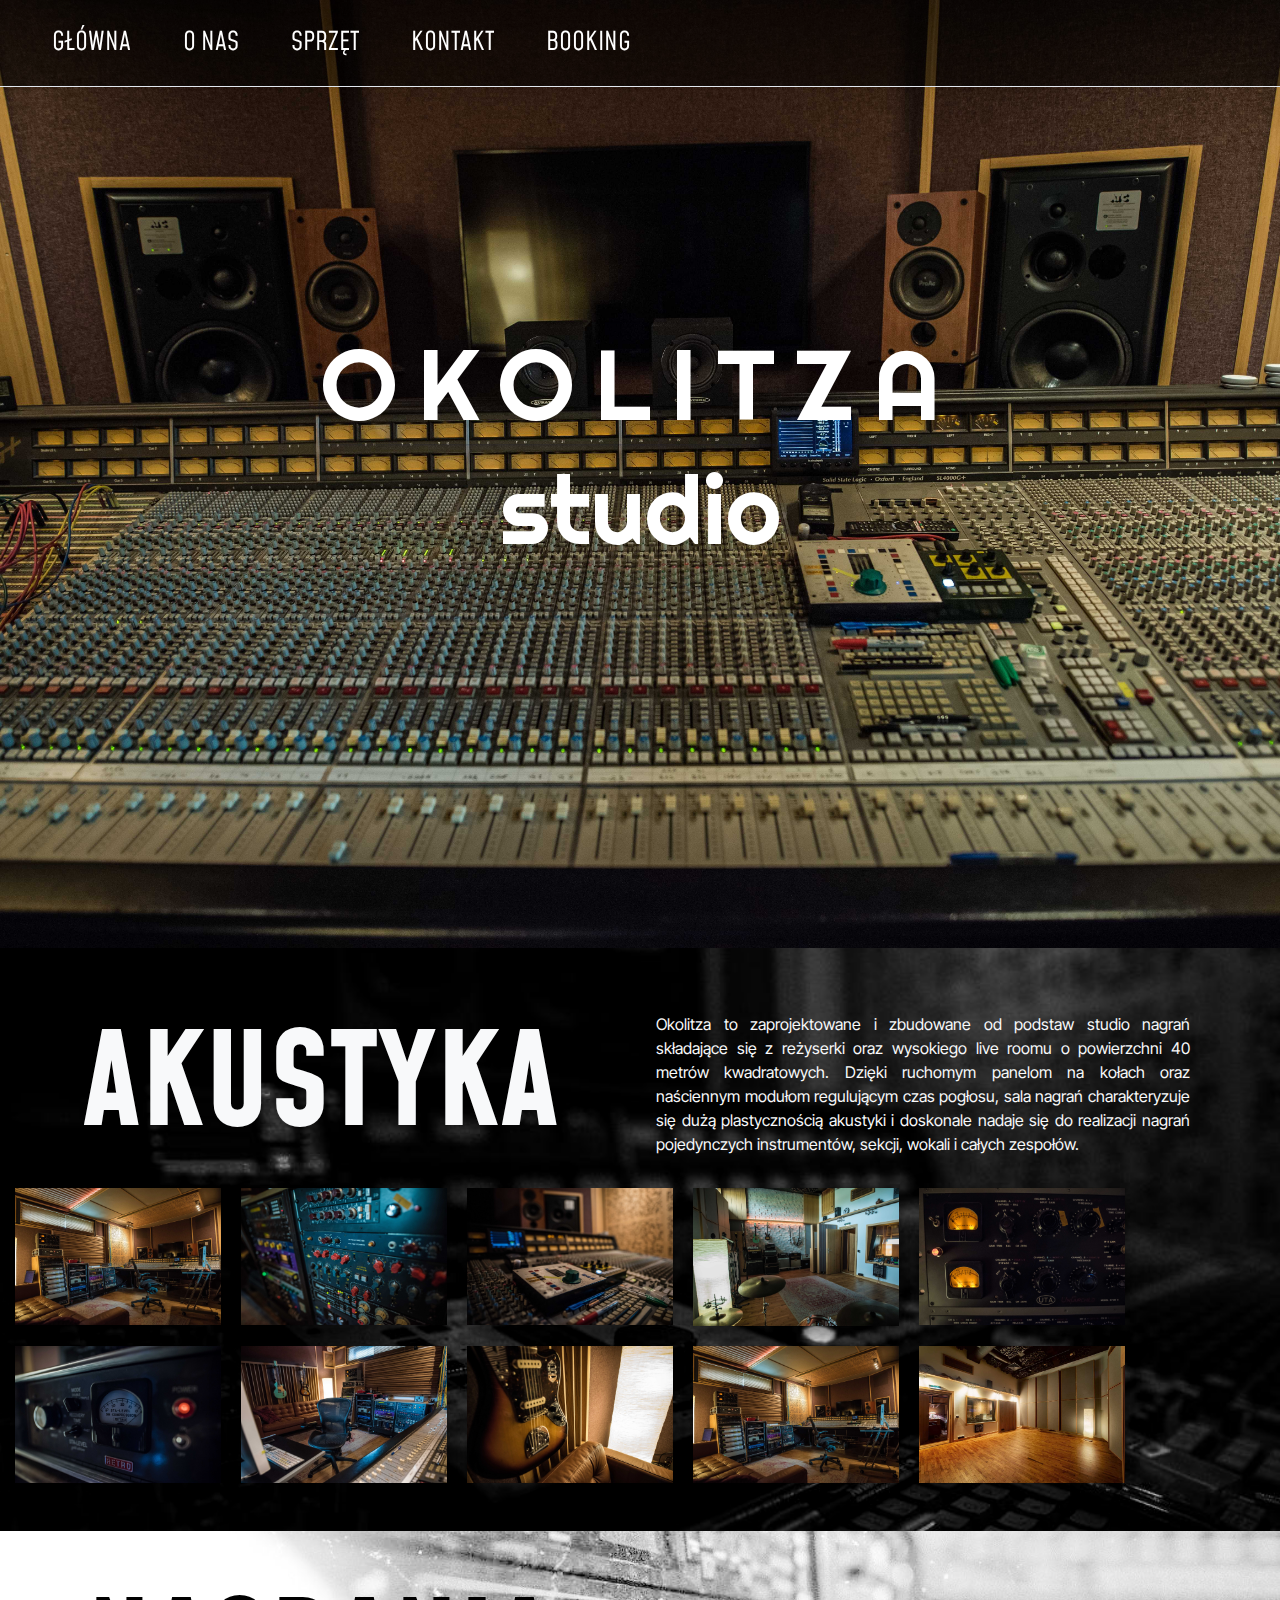
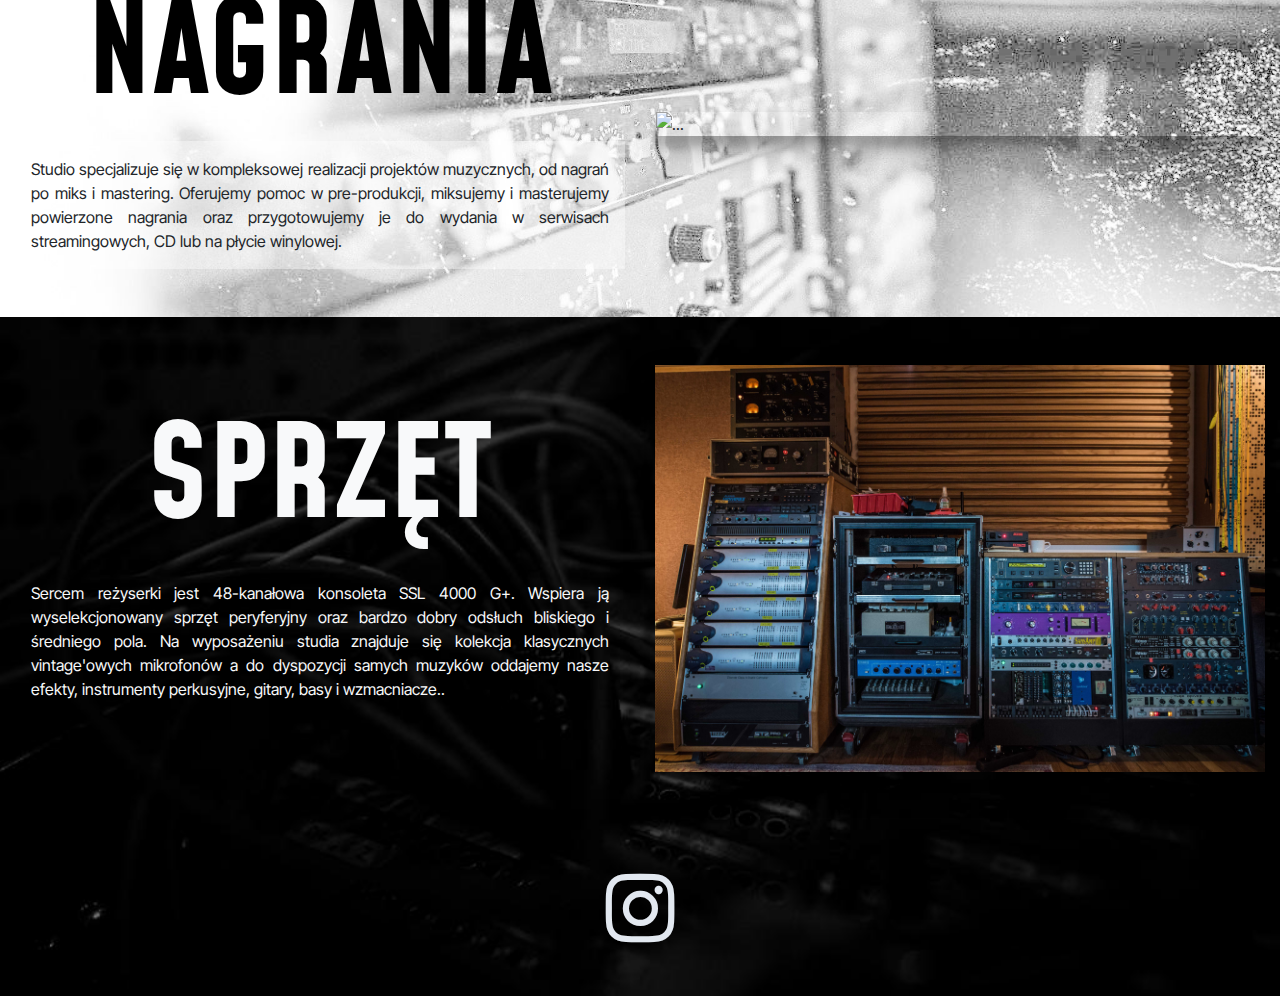
==== index.html @ 020a25c6 "almost there" ====
<!DOCTYPE html>
<html lang="pl">

<head>
  <meta charset="utf-8" />
  <meta name="viewport" content="width=device-width, initial-scale=1" />
  <meta name="author" content="elvisnocoin" />
  <meta name="description"
    content="Zbudowane od podstaw w Poznaniu studio nagrań. Na bazie własnych doświadczeń, przyzwyczajeń i planów. Uszyliśmy je dla siebie nie zapominając o innych artystach. Efektem jest wspaniała pracownia ze świetną akustyką" />
  <meta property="og:image" content="./photos/photos/03_okolitza_studio_liveroom2.jpg" />
  <meta property="og:description"
    content="Zbudowane od podstaw w Poznaniu studio nagrań. Na bazie własnych doświadczeń, przyzwyczajeń i planów. Uszyliśmy je dla siebie nie zapominając o innych artystach. Efektem jest wspaniała pracownia ze świetną akustyką" />
  <meta property="og:title" content="OKOLITZA STUDIO - Poznań" />
  <meta property="og:url" content="" />
  <meta name="twitter:title" content="OKOLITZA STUDIO - Poznań" />
  <!--<link rel="canonical" href="http://example.com/post/" />-->
  <!--<base href="http://example.com">-->
  <meta name="keywords" content="studio, nagrywanie, okolitza, poznań, luxtorpeda, studio nagrań" />
  <!--<meta http-equiv="refresh" content="5; url=http://www.example.com">-->
  <link rel="icon" href="./photos/photos/03_okolitza_studio_liveroom2.jpg" type="image/x-icon" />
  <link rel="stylesheet" href="https://cdnjs.cloudflare.com/ajax/libs/tiny-slider/2.9.4/tiny-slider.css" />

  <link rel="stylesheet" href="https://cdnjs.cloudflare.com/ajax/libs/twitter-bootstrap/4.1.3/css/bootstrap.min.css">
  <link rel="stylesheet" href="https://cdnjs.cloudflare.com/ajax/libs/lightbox2/2.8.2/css/lightbox.min.css">
  <!--[if (lt IE 9)
      ]><script src="https://cdnjs.cloudflare.com/ajax/libs/tiny-slider/2.9.4/min/tiny-slider.helper.ie8.js"></script
    ><![endif]-->
  <link rel="stylesheet" href="https://cdnjs.cloudflare.com/ajax/libs/font-awesome/4.7.0/css/font-awesome.min.css" />
  <link href="https://cdn.jsdelivr.net/npm/bootstrap@5.2.0-beta1/dist/css/bootstrap.min.css" rel="stylesheet"
    integrity="sha384-0evHe/X+R7YkIZDRvuzKMRqM+OrBnVFBL6DOitfPri4tjfHxaWutUpFmBp4vmVor" crossorigin="anonymous" />
  <link rel="stylesheet" href="https://cdn.jsdelivr.net/npm/bootstrap-icons@1.8.3/font/bootstrap-icons.css" />
  <link rel="stylesheet" href="./styles.css" />
  <title>Okolitza Studio - Poznań</title>
</head>

<body>
  <div class="hidden">
    <script type="text/javascript">

      var images = new Array()
      function preload() {
        for (i = 0; i < preload.arguments.length; i++) {
          images[i] = new Image()
          images[i].src = preload.arguments[i]
        }
      }
      preload(
        "/photos/Compressed/1.jpg",
        "/photos/Compressed/2.jpg",
        "/photos/Compressed/3.jpg",
        "/photos/Compressed/4.jpg",
        "/photos/Compressed/5.jpg",
        "/photos/Compressed/6.jpg",
        "/photos/Compressed/7.jpg",
        "/photos/Compressed/8.jpg",
        "/photos/Compressed/9.jpg",
        "/photos/Compressed/10.jpg",
        "/photos/Compressed/11.jpg",
        "/photos/Compressed/12.jpg",
        "/photos/Compressed/Component 1.png",
        "/photos/Compressed/sprze╠¿t.jpg",
        "/photos/Compressed/10 o nas.jpg",
        "/photos/Compressed/1 start.jpg",
        "/photos/Compressed/sprzet.jpg"
      )

    </script>
  </div>

  <div class="landing pb-5">
    <header class="header">
      <nav class="navbar">
        <ul class="nav-menu">
          <li class="nav-item">
            <a href="/pages/onas.html" class="nav-link fw-bold fs-5">GŁÓWNA</a>
          </li>
          <li class="nav-item">
            <a href="/pages/onas.html" class="nav-link fw-bold fs-5">O NAS</a>
          </li>
          <li class="nav-item">
            <a href="/pages/sprzet.html" class="nav-link fw-bold fs-5">SPRZĘT</a>
          </li>
          <li class="nav-item">
            <a href="/pages/kontakt.html" class="nav-link fw-bold fs-5">KONTAKT</a>
          </li>
          <li class="nav-item">
            <a href="/pages/booking.html" class="nav-link fw-bold fs-5">BOOKING</a>
          </li>
        </ul>
        <div class="hamburger">
          <span class="bar"></span>
          <span class="bar"></span>
          <span class="bar"></span>
        </div>
      </nav>
    </header>
    <div class="title">
      <h1 class="display-1">OKOLITZA</h1>
      <h2 class="display-1 fw-bold">studio</h2>
    </div>
  </div>
  <div class="container-fluid bg-one">
    <div class="row mobile m-0 pt-5 pb-5">
      <h1 class="col-sm-6 text-center text-light big-txt d-flex flex-column justify-content-center">
        AKUSTYKA
      </h1>
      <p class="col-sm-6 text-justify fs-5 p-3 text-light desk-p-1">
        Okolitza to zaprojektowane i zbudowane od podstaw studio nagrań
        składające się z reżyserki oraz wysokiego live roomu o powierzchni
        40 metrów kwadratowych. 
        Dzięki ruchomym panelom na kołach oraz naściennym modułom
        regulującym czas pogłosu, sala nagrań charakteryzuje się dużą
        plastycznością akustyki i doskonale nadaje się do realizacji nagrań
        pojedynczych instrumentów, sekcji, wokali i całych zespołów.
      </p>


      <div class="photo-gallery">
        <div class="container">
          <div class="photos">
            <div class=""><a href="/photos/Compressed/1.jpg" data-lightbox="photos"><img class="img-fluid"
                  src="/photos/Compressed/1.jpg"></a></div>
            <div class=""><a href="/photos/Compressed/2.jpg" data-lightbox="photos"><img class="img-fluid"
                  src="/photos/Compressed/2.jpg"></a></div>
            <div class=""><a href="/photos/Compressed/3.jpg" data-lightbox="photos"><img class="img-fluid"
                  src="/photos/Compressed/3.jpg"></a></div>
            <div class=""><a href="/photos/Compressed/4.jpg" data-lightbox="photos"><img class="img-fluid"
                  src="/photos/Compressed/4.jpg"></a></div>
            <div class=""><a href="/photos/Compressed/7.jpg" data-lightbox="photos"><img class="img-fluid"
                  src="/photos/Compressed/7.jpg"></a></div>
            <div class=""><a href="/photos/Compressed/8.jpg" data-lightbox="photos"><img class="img-fluid"
                  src="/photos/Compressed/8.jpg"></a></div>
            <div class=""><a href="/photos/Compressed/9.jpg" data-lightbox="photos"><img class="img-fluid"
                  src="/photos/Compressed/9.jpg"></a></div>
            <div class=""><a href="/photos/Compressed/10.jpg" data-lightbox="photos"><img class="img-fluid"
                  src="/photos/Compressed/10.jpg"></a></div>
            <div class=""><a href="/photos/Compressed/11.jpg" data-lightbox="photos"><img class="img-fluid"
                  src="/photos/Compressed/1.jpg"></a></div>
            <div class=""><a href="/photos/Compressed/12.jpg" data-lightbox="photos"><img class="img-fluid"
                  src="/photos/Compressed/12.jpg"></a></div>

          </div>
        </div>
      </div>
    </div>
  </div>



  <div class="container-fluid bg-two">
    <div class="content">
      <div class="row fc-black pt-5 pb-5 m-0 mobile">
        <div class="col-sm-6 d-flex flex-column justify-content-center">
          <h1 class="big-txt text-dark">NAGRANIA</h1>
          <p class="text-justify fs-5 p-3 m-0 text-bg">
            Studio specjalizuje się w kompleksowej realizacji projektów
            muzycznych, od nagrań po miks i mastering. Oferujemy pomoc w
            pre-produkcji, miksujemy i masterujemy powierzone nagrania oraz
            przygotowujemy je do wydania w serwisach streamingowych, CD lub na
            płycie winylowej.
          </p>
        </div>
        <div class="col-sm-6 d-flex flex-column justify-content-center p-3">
          <img src="/photos/Compressed/Component 1.png" class="img-fluid" alt="..." />
        </div>
      </div>
    </div>
  </div>
  <div class="container-fluid">
    <div class="content bg-three">
      <div class="row text-light pt-5 pb-5 m-0 mobile">
        <div class="col-sm-6 d-flex flex-column justify-content-center">
          <h1 class="big-txt">SPRZĘT</h1>

          <p class="text-justify fs-5 text-light p-3">
            Sercem reżyserki jest 48-kanałowa konsoleta SSL 4000 G+. Wspiera
            ją wyselekcjonowany sprzęt peryferyjny oraz bardzo dobry odsłuch
            bliskiego i średniego pola. Na wyposażeniu studia znajduje się
            kolekcja klasycznych vintage'owych mikrofonów a do dyspozycji
            samych muzyków oddajemy nasze efekty, instrumenty perkusyjne,
            gitary, basy i wzmacniacze..
          </p>
        </div>
        <div class="col-sm-6 d-flex flex-column justify-content-center">
          <img src="/photos/Compressed/sprze╠¿t.jpg" class="img-fluid" alt="..." />
        </div>
      </div>
      <div class="container instagram pt-5 pb-5">
        <a href="https://instagram.com/okolitza.studio" class="fa fa-instagram insta"></a>
      </div>
    </div>
  </div>

  <button onclick="topFunction()" id="myBtn" title="Go to top">
    &#8593;
  </button>
  <script src="https://cdn.jsdelivr.net/npm/bootstrap@5.2.0-beta1/dist/js/bootstrap.bundle.min.js"
    integrity="sha384-pprn3073KE6tl6bjs2QrFaJGz5/SUsLqktiwsUTF55Jfv3qYSDhgCecCxMW52nD2"
    crossorigin="anonymous"></script>


  <script src="https://cdnjs.cloudflare.com/ajax/libs/jquery/3.2.1/jquery.min.js"></script>
  <script src="https://cdnjs.cloudflare.com/ajax/libs/twitter-bootstrap/4.1.3/js/bootstrap.bundle.min.js"></script>
  <script src="https://cdnjs.cloudflare.com/ajax/libs/lightbox2/2.8.2/js/lightbox.min.js"></script>
</body>

</html>


<!-- NOTE: prior to v2.2.1 tiny-slider.js need to be in <body> -->
<script src="./index.js"></script>
</body>

</html>
---- styles.css ----
@import url("https://fonts.googleapis.com/css2?family=Inter+Tight:wght@100;200;300;400;700;800;900&family=Mohave:wght@300;400;500;600;700&family=Reenie+Beanie&family=Righteous&family=Rock+3D&display=swap");
body,
html {
  font-family: "Inter Tight", sans-serif;
  /*font-family: 'Mohave', sans-serif;*/
  height: 100%;
  width: 100%;
}

.container-fluid {
  padding: 0 !important;
}

/* LANDING */
.landing {
  background-image: url("./photos/Compressed/1 start.jpg");
  background-position: center center;
  background-size: cover;
  background-repeat: no-repeat;
  z-index: 0;
}
@media screen and (max-width: 768px) {
  .landing {
    background-image: url("./photos/Compressed/trzy.jpg");
  }
}

.title {
  display: flex;
  justify-content: center;
  align-items: center;
  flex-direction: column;
  height: 100vh;
  color: #fff;
  font-family: "Righteous", cursive;
}
.title h1 {
  font-size: 200px;
  box-shadow: rgba(50, 50, 93, 0.25) 0px 2px 5px -1px, rgba(0, 0, 0, 0.3) 0px 1px 3px -1px;
}
@media screen and (max-width: 1280px) {
  .title h1 {
    font-size: 100px;
    letter-spacing: 20px;
  }
}
@media screen and (max-width: 768px) {
  .title h1 {
    font-size: 70px;
    letter-spacing: normal;
  }
}
@media screen and (max-width: 380px) {
  .title h1 {
    font-size: 50px;
    letter-spacing: normal;
  }
}
.title h2 {
  text-align: center;
}

/* HEADER */
.header {
  border-bottom: 1px solid #e2e8f0;
  position: fixed;
  width: 100%;
  z-index: 1000;
}

.navbar {
  display: flex;
  flex-direction: row;
  justify-content: space-between;
  align-items: center;
  padding: 1rem;
  font-family: "Mohave", sans-serif;
  background-color: rgba(0, 0, 0, 0.5411764706);
}

.hamburger {
  display: none;
}

.bar {
  display: block;
  width: 30px;
  height: 3px;
  margin: 5px auto;
  border-radius: 10px;
  transition: all 0.3s ease-in-out;
  background-color: #ffffff;
}

.nav-menu {
  display: flex;
  justify-content: space-between;
  align-items: center;
  margin: 0;
  padding: 0;
}

.nav-item {
  margin-left: 20px;
  text-decoration: none;
  list-style: none;
}

.nav-link {
  font-size: 1.6rem;
  font-weight: 400;
  color: #ffffff;
  text-align: left;
}

.nav-link:hover {
  color: #ffa806;
}

@media only screen and (max-width: 768px) {
  .nav-menu {
    position: fixed;
    left: -100%;
    top: 4rem;
    flex-direction: column;
    background-color: rgba(255, 255, 255, 0.9725490196);
    width: 100%;
    border-radius: 10px;
    text-align: center;
    transition: 0.3s;
    box-shadow: 0 10px 27px rgba(0, 0, 0, 0.05);
  }
  .nav-link {
    color: #000000;
    font-weight: 600;
  }
  .nav-menu.active {
    left: 0;
  }
  .nav-item {
    margin: 1.4rem 0;
  }
  .hamburger {
    display: block;
    cursor: pointer;
  }
  .hamburger.active .bar:nth-child(2) {
    opacity: 0;
  }
  .hamburger.active .bar:nth-child(1) {
    transform: translateY(8px) rotate(45deg);
  }
  .hamburger.active .bar:nth-child(3) {
    transform: translateY(-8px) rotate(-45deg);
  }
}
/* back to top button */
#myBtn {
  display: none;
  /* Hidden by default */
  position: fixed;
  /* Fixed/sticky position */
  bottom: 20px;
  /* Place the button at the bottom of the page */
  right: 30px;
  /* Place the button 30px from the right */
  z-index: 99;
  /* Make sure it does not overlap */
  border: none;
  /* Remove borders */
  outline: none;
  /* Remove outline */
  background-color: red;
  /* Set a background color */
  color: white;
  /* Text color */
  cursor: pointer;
  /* Add a mouse pointer on hover */
  padding: 15px;
  /* Some padding */
  border-radius: 10px;
  /* Rounded corners */
  font-size: 18px;
  /* Increase font size */
}

#myBtn:hover {
  background-color: #555;
  /* Add a dark-grey background on hover */
}

@media only screen and (max-width: 768px) {
  .mobile h1 {
    font-size: 70px;
  }
  .mobile p {
    text-align: left;
    letter-spacing: 0.2px;
    padding: 15px !important;
    font-size: 20px !important;
  }
}
.big-txt {
  font-size: 10vw;
  font-family: "Mohave", sans-serif;
  font-weight: 900;
  text-align: center;
}

.instagram {
  text-align: center;
}

.insta {
  text-decoration: none;
  font-size: 5rem;
  color: #e2e8f0;
  text-align: center;
}

.bg-one {
  background-image: url("./photos/Compressed/tlo1.jpg");
  background-position: center center;
  background-size: cover;
  background-repeat: no-repeat;
}

.bg-two {
  background-image: url("./photos/Compressed/nagrania.jpg");
  background-position: center center;
  background-size: cover;
  background-repeat: no-repeat;
  z-index: 0;
}

.text-bg {
  background-color: rgba(255, 255, 255, 0.3960784314);
}

.text-dark {
  color: #000000 !important;
}

.bg-three {
  background-image: url("./photos/Compressed/tlo3.jpg");
  background-position: center center;
  background-size: cover;
  background-repeat: no-repeat;
  z-index: 0;
}

.bg-four {
  background-image: url("./photos/Compressed/tlo5.jpg");
  background-position: center center;
  background-size: cover;
  background-repeat: no-repeat;
  z-index: 0;
}

.bg-five {
  background-image: url("./photos/Compressed/kontakt.jpg");
  background-position: center center;
  background-size: cover;
  background-repeat: no-repeat;
  z-index: 0;
}

.kontakt-bg {
  background-color: rgba(0, 0, 0, 0.1843137255) !important;
}

img {
  box-shadow: rgba(0, 0, 0, 0.25) 0px 14px 28px, rgba(0, 0, 0, 0.22) 0px 10px 10px;
}

.onas-img {
  display: flex;
  justify-items: center;
  align-items: center;
}
.onas-img img {
  width: 50%;
}

.onas-txt {
  font-size: 17px !important;
}

@media only screen and (max-width: 768px) {
  .onas-img {
    padding-bottom: 3rem !important;
  }
  .onas-img img {
    width: 90%;
  }
  .onas-text {
    width: 90%;
  }
}
.mobile-sprzet img {
  width: 400px !important;
}

@media only screen and (max-width: 768px) {
  .mobile-sprzet img {
    width: 200px !important;
  }
  .instagram {
    padding-top: 50px;
  }
}
.gear {
  height: 100vh;
}
@media only screen and (max-width: 768px) {
  .gear {
    padding: 20px !important;
  }
  .gear h1 {
    font-size: 25px;
  }
  .gear h2 {
    font-size: 20px;
  }
}

.photos {
  display: grid;
  grid-template-columns: repeat(auto-fit, minmax(200px, 1fr));
  gap: 20px;
}

@media only screen and (min-width: 768px) {
  .desk-p-1 {
    padding-right: 90px !important;
  }
  .desk-p-2 {
    width: 50%;
  }
  .justify-txt p {
    padding: 0px 70px 0px 70px;
  }
}
.justify-txt {
  text-align: justify !important;
}

sup {
  vertical-align: super;
}

.btn-light {
  background-color: #ffffff !important;
}/*# sourceMappingURL=styles.css.map */
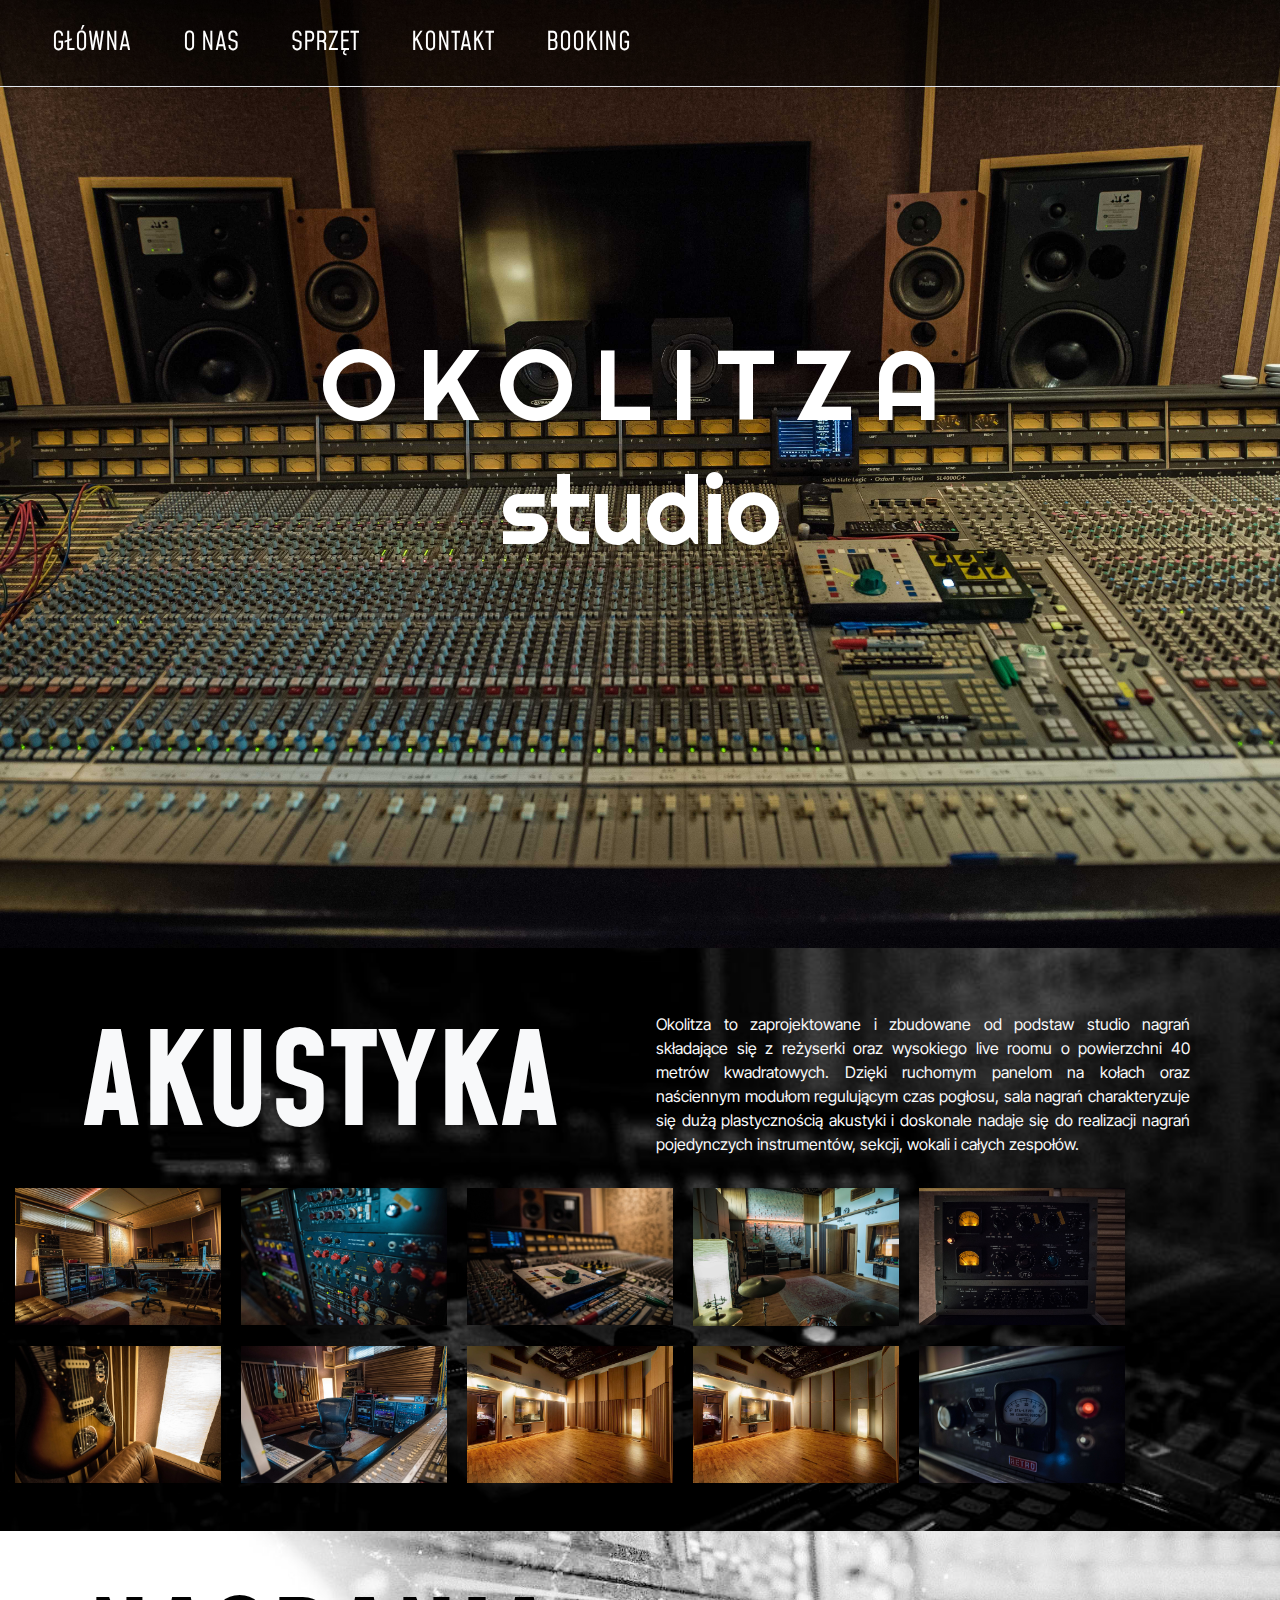
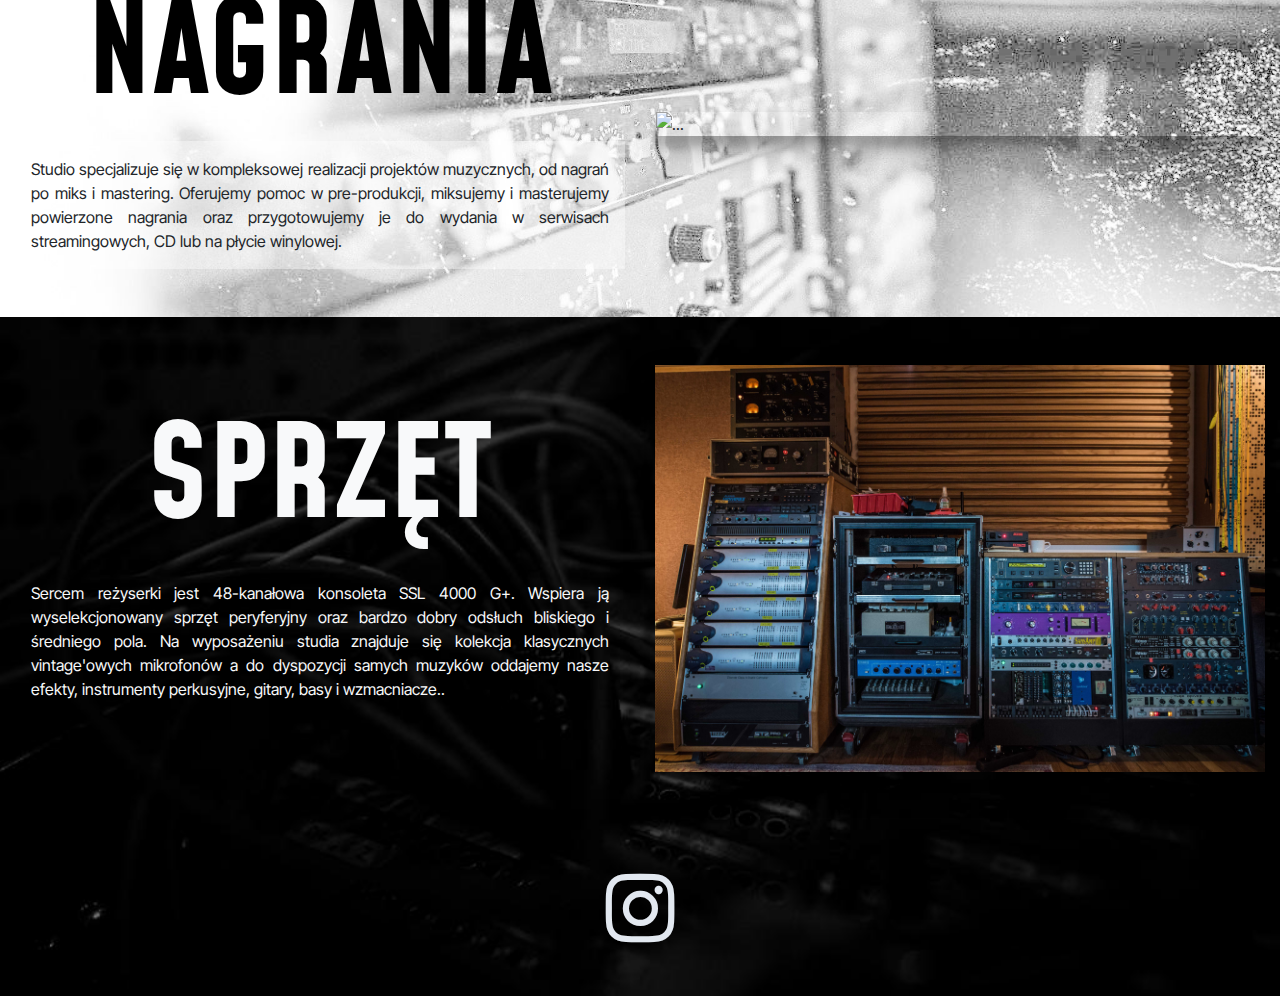
==== commit 46747341: "wez pan" ====
--- a/index.html
+++ b/index.html
@@ -126,18 +126,18 @@
                   src="/photos/Compressed/3.jpg"></a></div>
             <div class=""><a href="/photos/Compressed/4.jpg" data-lightbox="photos"><img class="img-fluid"
                   src="/photos/Compressed/4.jpg"></a></div>
-            <div class=""><a href="/photos/Compressed/7.jpg" data-lightbox="photos"><img class="img-fluid"
-                  src="/photos/Compressed/7.jpg"></a></div>
+            <div class=""><a href="/photos/Compressed/55.jpg" data-lightbox="photos"><img class="img-fluid"
+                  src="/photos/Compressed/55.jpg"></a></div>
+            <div class=""><a href="/photos/Compressed/10.jpg" data-lightbox="photos"><img class="img-fluid"
+                  src="/photos/Compressed/10.jpg"></a></div>
+            <div class=""><a href="/photos/Compressed/9.jpg" data-lightbox="photos"><img class="img-fluid"
+                  src="/photos/Compressed/9.jpg"></a></div>
+            <div class=""><a href="/photos/Compressed/11.jpg" data-lightbox="photos"><img class="img-fluid"
+                  src="/photos/Compressed/11.jpg"></a></div>
+            <div class=""><a href="/photos/Compressed/12.jpg" data-lightbox="photos"><img class="img-fluid"
+                  src="/photos/Compressed/12.jpg"></a></div>
             <div class=""><a href="/photos/Compressed/8.jpg" data-lightbox="photos"><img class="img-fluid"
                   src="/photos/Compressed/8.jpg"></a></div>
-            <div class=""><a href="/photos/Compressed/9.jpg" data-lightbox="photos"><img class="img-fluid"
-                  src="/photos/Compressed/9.jpg"></a></div>
-            <div class=""><a href="/photos/Compressed/10.jpg" data-lightbox="photos"><img class="img-fluid"
-                  src="/photos/Compressed/10.jpg"></a></div>
-            <div class=""><a href="/photos/Compressed/11.jpg" data-lightbox="photos"><img class="img-fluid"
-                  src="/photos/Compressed/1.jpg"></a></div>
-            <div class=""><a href="/photos/Compressed/12.jpg" data-lightbox="photos"><img class="img-fluid"
-                  src="/photos/Compressed/12.jpg"></a></div>
 
           </div>
         </div>
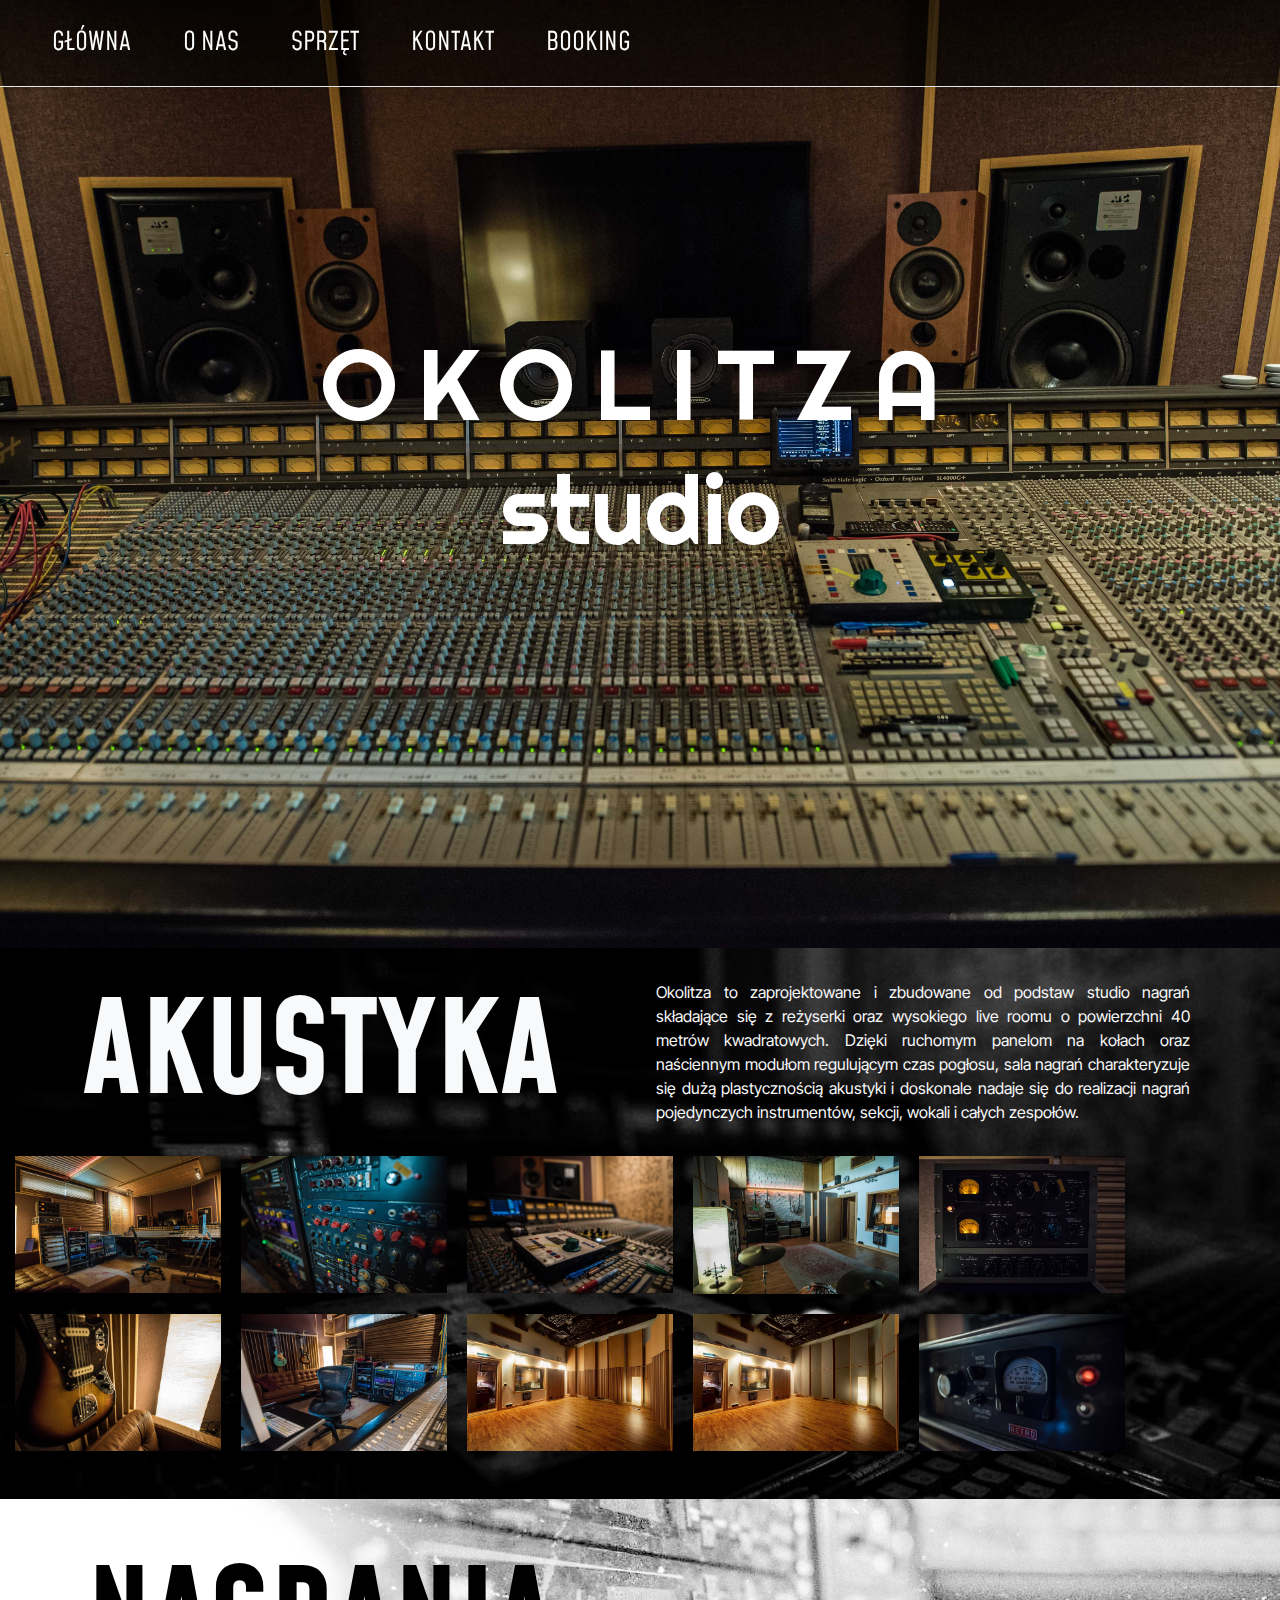
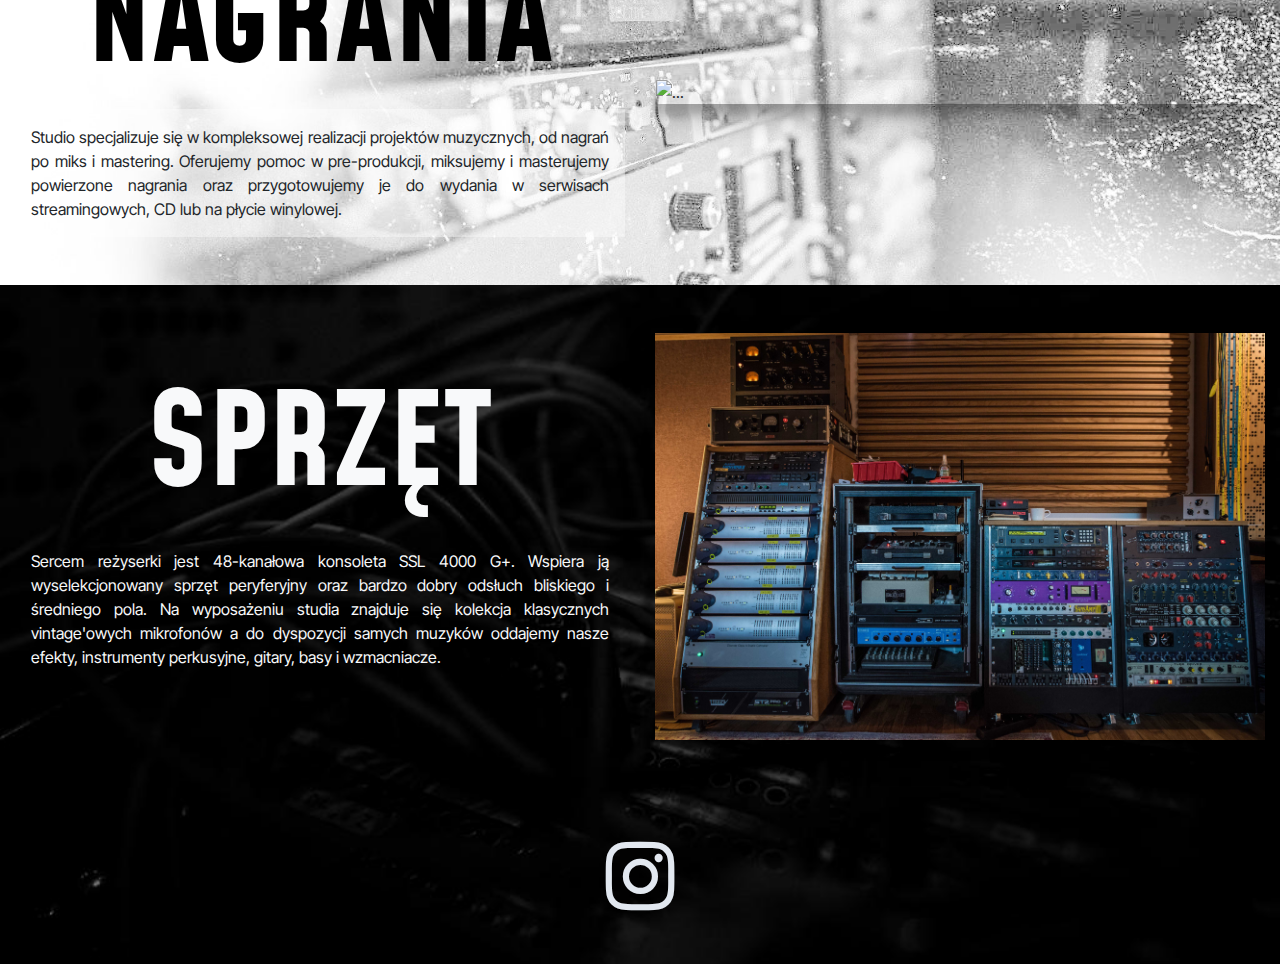
==== commit ce5a578d: "final" ====
--- a/index.html
+++ b/index.html
@@ -100,7 +100,7 @@
     </div>
   </div>
   <div class="container-fluid bg-one">
-    <div class="row mobile m-0 pt-5 pb-5">
+    <div class="row mobile m-0 pt-3 pb-5">
       <h1 class="col-sm-6 text-center text-light big-txt d-flex flex-column justify-content-center">
         AKUSTYKA
       </h1>
@@ -178,7 +178,7 @@
             bliskiego i średniego pola. Na wyposażeniu studia znajduje się
             kolekcja klasycznych vintage'owych mikrofonów a do dyspozycji
             samych muzyków oddajemy nasze efekty, instrumenty perkusyjne,
-            gitary, basy i wzmacniacze..
+            gitary, basy i wzmacniacze.
           </p>
         </div>
         <div class="col-sm-6 d-flex flex-column justify-content-center">
--- a/styles.css
+++ b/styles.css
@@ -192,6 +192,7 @@
 @media only screen and (max-width: 768px) {
   .mobile h1 {
     font-size: 70px;
+    padding-top: 20px;
   }
   .mobile p {
     text-align: left;
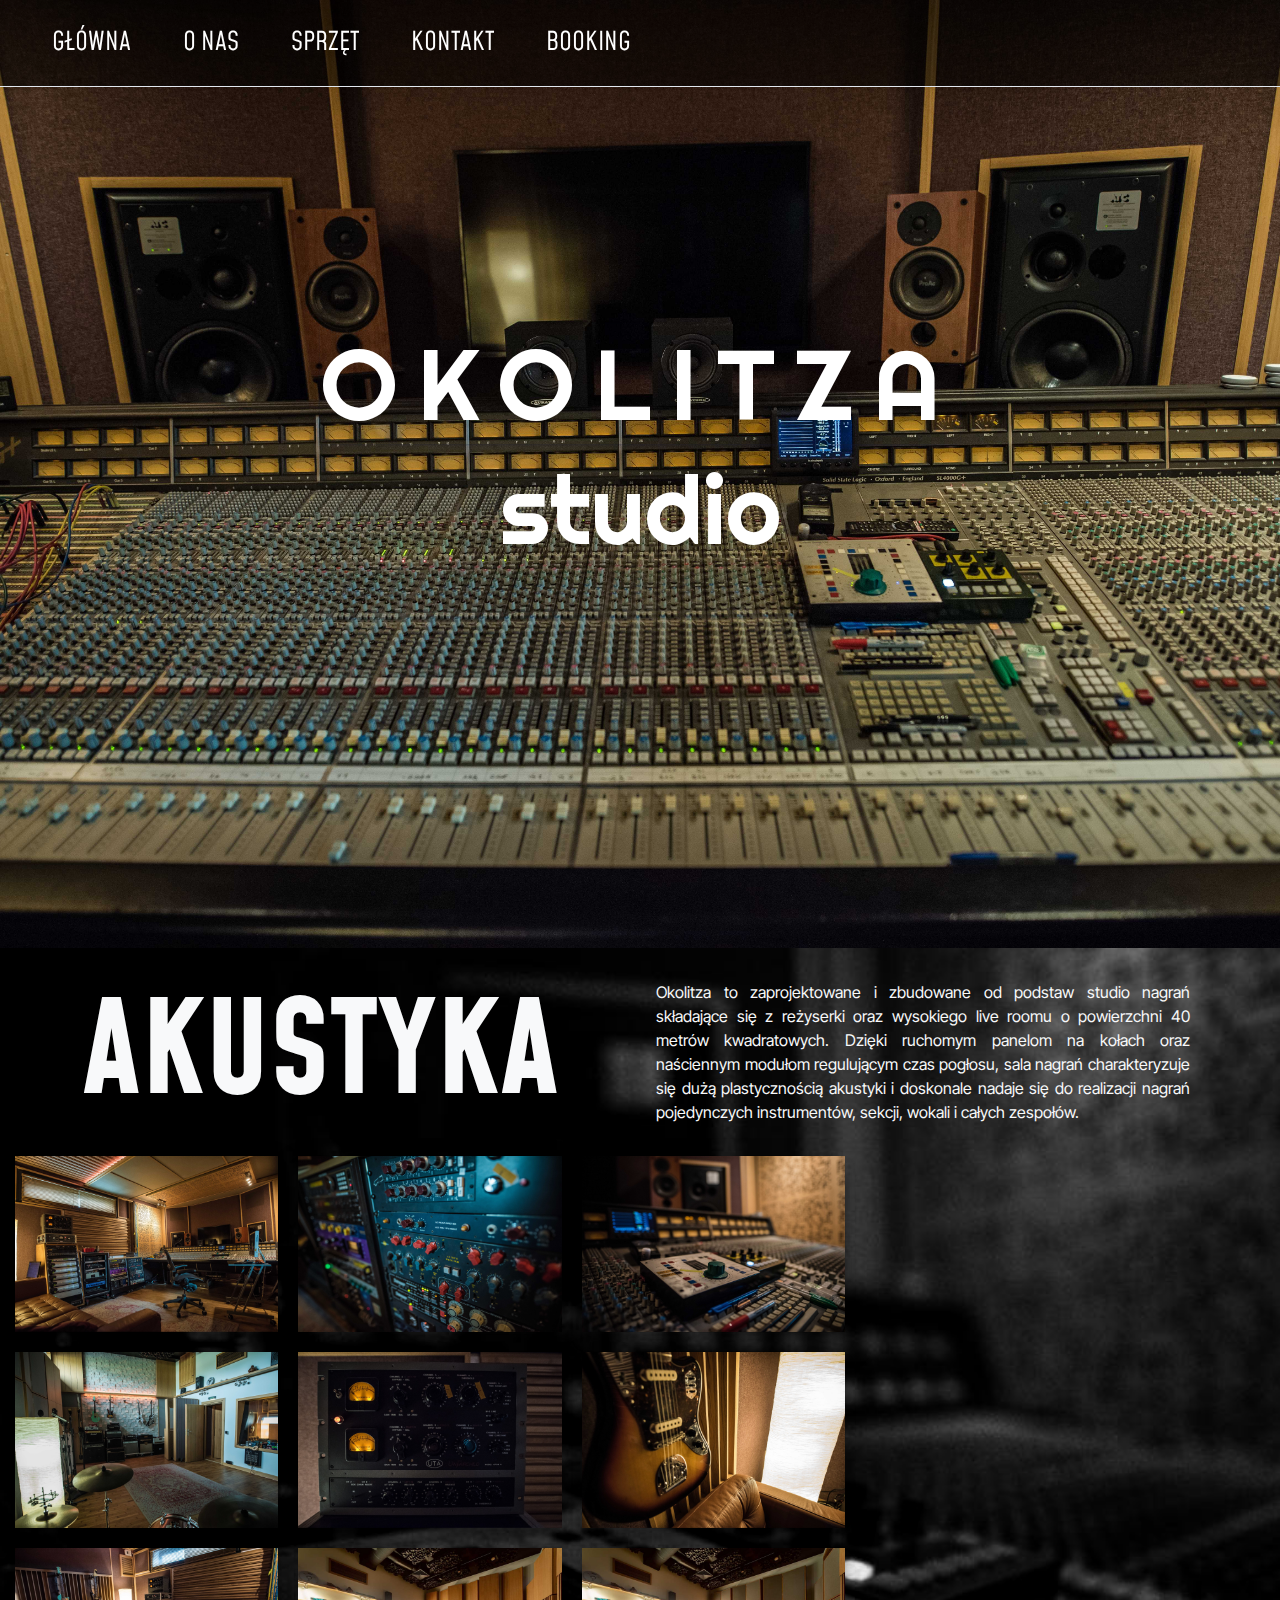
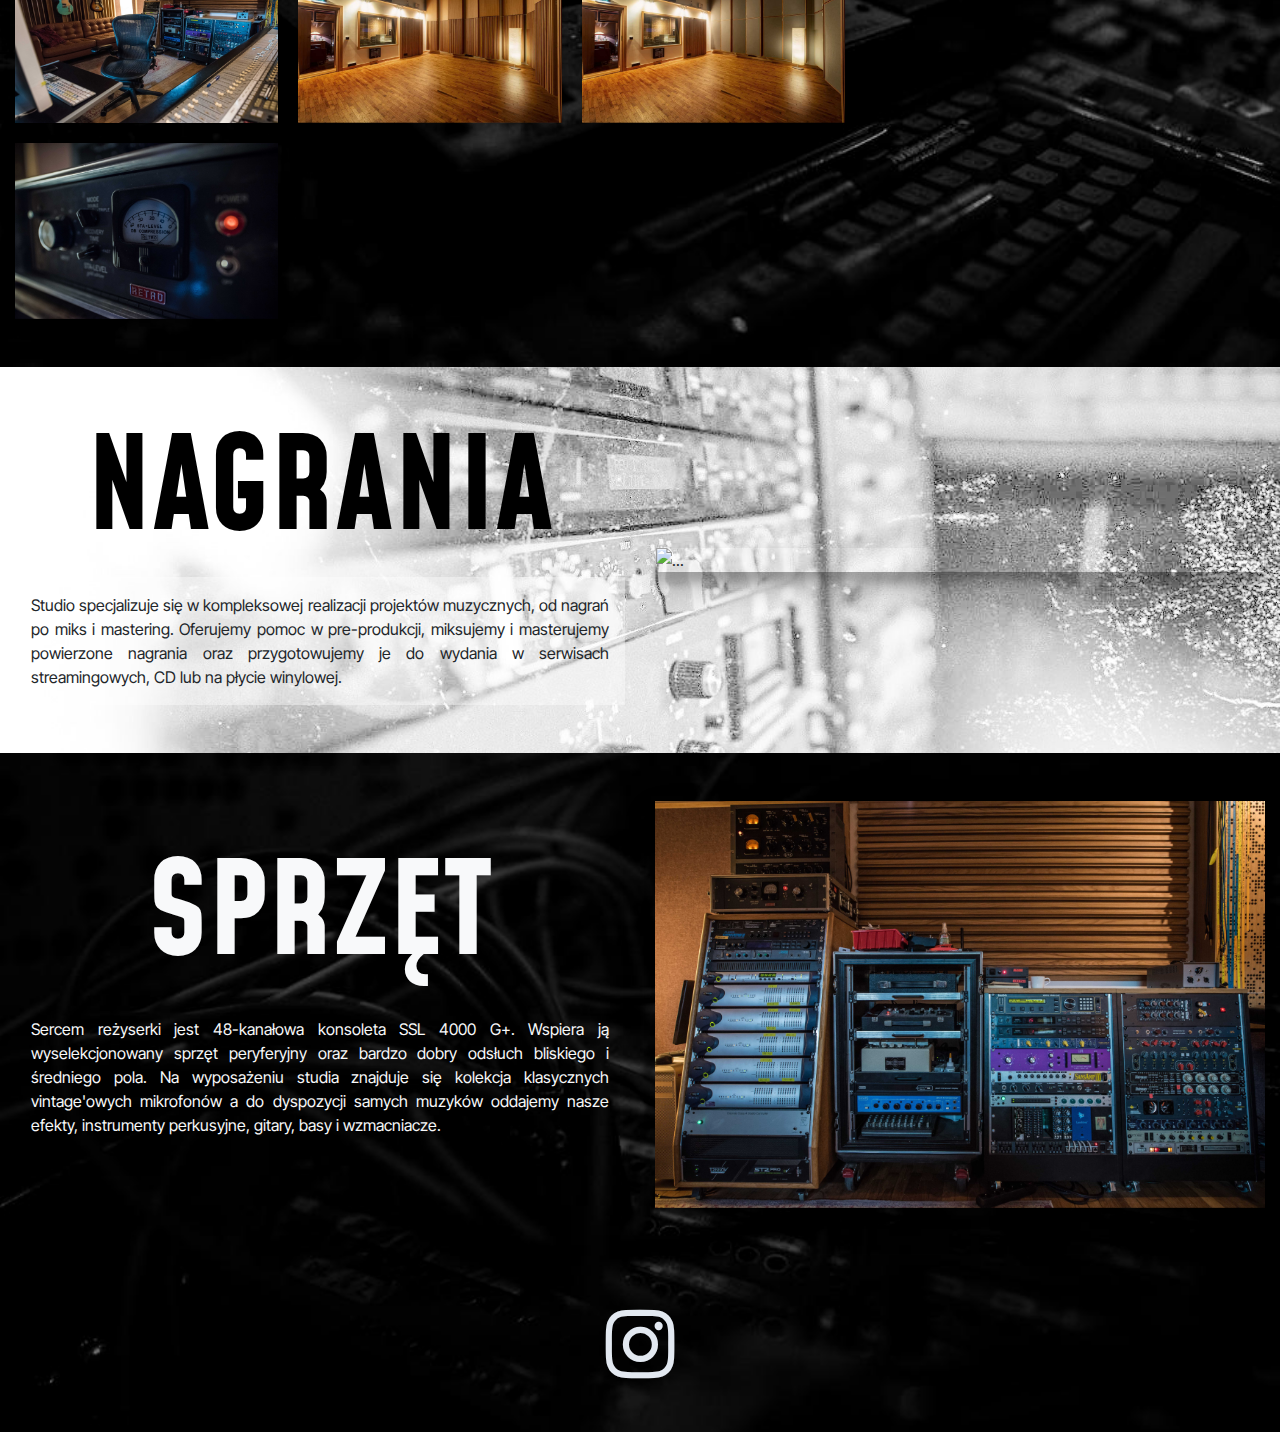
==== commit 8d715880: "last one" ====
--- a/index.html
+++ b/index.html
@@ -17,14 +17,11 @@
   <!--<base href="http://example.com">-->
   <meta name="keywords" content="studio, nagrywanie, okolitza, poznań, luxtorpeda, studio nagrań" />
   <!--<meta http-equiv="refresh" content="5; url=http://www.example.com">-->
-  <link rel="icon" href="./photos/photos/03_okolitza_studio_liveroom2.jpg" type="image/x-icon" />
-  <link rel="stylesheet" href="https://cdnjs.cloudflare.com/ajax/libs/tiny-slider/2.9.4/tiny-slider.css" />
+  <link rel="icon" href="/photos/Compressed/1.jpg" type="image/x-icon" />
+  <meta property="og:image" content="/photos/Compressed/logoo.png" />
 
   <link rel="stylesheet" href="https://cdnjs.cloudflare.com/ajax/libs/twitter-bootstrap/4.1.3/css/bootstrap.min.css">
   <link rel="stylesheet" href="https://cdnjs.cloudflare.com/ajax/libs/lightbox2/2.8.2/css/lightbox.min.css">
-  <!--[if (lt IE 9)
-      ]><script src="https://cdnjs.cloudflare.com/ajax/libs/tiny-slider/2.9.4/min/tiny-slider.helper.ie8.js"></script
-    ><![endif]-->
   <link rel="stylesheet" href="https://cdnjs.cloudflare.com/ajax/libs/font-awesome/4.7.0/css/font-awesome.min.css" />
   <link href="https://cdn.jsdelivr.net/npm/bootstrap@5.2.0-beta1/dist/css/bootstrap.min.css" rel="stylesheet"
     integrity="sha384-0evHe/X+R7YkIZDRvuzKMRqM+OrBnVFBL6DOitfPri4tjfHxaWutUpFmBp4vmVor" crossorigin="anonymous" />
@@ -45,20 +42,20 @@
         }
       }
       preload(
-        "/photos/Compressed/1.jpg",
-        "/photos/Compressed/2.jpg",
-        "/photos/Compressed/3.jpg",
-        "/photos/Compressed/4.jpg",
-        "/photos/Compressed/5.jpg",
-        "/photos/Compressed/6.jpg",
-        "/photos/Compressed/7.jpg",
-        "/photos/Compressed/8.jpg",
-        "/photos/Compressed/9.jpg",
-        "/photos/Compressed/10.jpg",
-        "/photos/Compressed/11.jpg",
-        "/photos/Compressed/12.jpg",
+        "/photos/Compressed/1.png",
+        "/photos/Compressed/2.png",
+        "/photos/Compressed/3.png",
+        "/photos/Compressed/4.png",
+        "/photos/Compressed/5.png",
+        "/photos/Compressed/6.png",
+        "/photos/Compressed/7.png",
+        "/photos/Compressed/8.png",
+        "/photos/Compressed/9.png",
+        "/photos/Compressed/10.png",
+        "/photos/Compressed/11.png",
+        "/photos/Compressed/12.png",
         "/photos/Compressed/Component 1.png",
-        "/photos/Compressed/sprze╠¿t.jpg",
+        "/photos/Compressed/sprze╠¿t.png",
         "/photos/Compressed/10 o nas.jpg",
         "/photos/Compressed/1 start.jpg",
         "/photos/Compressed/sprzet.jpg"
@@ -66,7 +63,6 @@
 
     </script>
   </div>
-
   <div class="landing pb-5">
     <header class="header">
       <nav class="navbar">
@@ -107,46 +103,40 @@
       <p class="col-sm-6 text-justify fs-5 p-3 text-light desk-p-1">
         Okolitza to zaprojektowane i zbudowane od podstaw studio nagrań
         składające się z reżyserki oraz wysokiego live roomu o powierzchni
-        40 metrów kwadratowych. 
+        40 metrów kwadratowych.
         Dzięki ruchomym panelom na kołach oraz naściennym modułom
         regulującym czas pogłosu, sala nagrań charakteryzuje się dużą
         plastycznością akustyki i doskonale nadaje się do realizacji nagrań
         pojedynczych instrumentów, sekcji, wokali i całych zespołów.
       </p>
-
-
       <div class="photo-gallery">
         <div class="container">
           <div class="photos">
-            <div class=""><a href="/photos/Compressed/1.jpg" data-lightbox="photos"><img class="img-fluid"
-                  src="/photos/Compressed/1.jpg"></a></div>
-            <div class=""><a href="/photos/Compressed/2.jpg" data-lightbox="photos"><img class="img-fluid"
-                  src="/photos/Compressed/2.jpg"></a></div>
-            <div class=""><a href="/photos/Compressed/3.jpg" data-lightbox="photos"><img class="img-fluid"
-                  src="/photos/Compressed/3.jpg"></a></div>
-            <div class=""><a href="/photos/Compressed/4.jpg" data-lightbox="photos"><img class="img-fluid"
-                  src="/photos/Compressed/4.jpg"></a></div>
-            <div class=""><a href="/photos/Compressed/55.jpg" data-lightbox="photos"><img class="img-fluid"
-                  src="/photos/Compressed/55.jpg"></a></div>
-            <div class=""><a href="/photos/Compressed/10.jpg" data-lightbox="photos"><img class="img-fluid"
-                  src="/photos/Compressed/10.jpg"></a></div>
-            <div class=""><a href="/photos/Compressed/9.jpg" data-lightbox="photos"><img class="img-fluid"
-                  src="/photos/Compressed/9.jpg"></a></div>
-            <div class=""><a href="/photos/Compressed/11.jpg" data-lightbox="photos"><img class="img-fluid"
-                  src="/photos/Compressed/11.jpg"></a></div>
-            <div class=""><a href="/photos/Compressed/12.jpg" data-lightbox="photos"><img class="img-fluid"
-                  src="/photos/Compressed/12.jpg"></a></div>
-            <div class=""><a href="/photos/Compressed/8.jpg" data-lightbox="photos"><img class="img-fluid"
-                  src="/photos/Compressed/8.jpg"></a></div>
-
+            <div class=""><a href="/photos/Compressed/1.png" data-lightbox="photos"><img class="img-fluid"
+                  src="/photos/Compressed/1.png"></a></div>
+            <div class=""><a href="/photos/Compressed/2.png" data-lightbox="photos"><img class="img-fluid"
+                  src="/photos/Compressed/2.png"></a></div>
+            <div class=""><a href="/photos/Compressed/3.png" data-lightbox="photos"><img class="img-fluid"
+                  src="/photos/Compressed/3.png"></a></div>
+            <div class=""><a href="/photos/Compressed/4.png" data-lightbox="photos"><img class="img-fluid"
+                  src="/photos/Compressed/4.png"></a></div>
+            <div class=""><a href="/photos/Compressed/55.png" data-lightbox="photos"><img class="img-fluid"
+                  src="/photos/Compressed/55.png"></a></div>
+            <div class=""><a href="/photos/Compressed/10.png" data-lightbox="photos"><img class="img-fluid"
+                  src="/photos/Compressed/10.png"></a></div>
+            <div class=""><a href="/photos/Compressed/9.png" data-lightbox="photos"><img class="img-fluid"
+                  src="/photos/Compressed/9.png"></a></div>
+            <div class=""><a href="/photos/Compressed/11.png" data-lightbox="photos"><img class="img-fluid"
+                  src="/photos/Compressed/11.png"></a></div>
+            <div class=""><a href="/photos/Compressed/12.png" data-lightbox="photos"><img class="img-fluid"
+                  src="/photos/Compressed/12.png"></a></div>
+            <div class=""><a href="/photos/Compressed/8.png" data-lightbox="photos"><img class="img-fluid"
+                  src="/photos/Compressed/8.png"></a></div>
           </div>
         </div>
       </div>
     </div>
   </div>
-
-
-
   <div class="container-fluid bg-two">
     <div class="content">
       <div class="row fc-black pt-5 pb-5 m-0 mobile">
@@ -171,7 +161,6 @@
       <div class="row text-light pt-5 pb-5 m-0 mobile">
         <div class="col-sm-6 d-flex flex-column justify-content-center">
           <h1 class="big-txt">SPRZĘT</h1>
-
           <p class="text-justify fs-5 text-light p-3">
             Sercem reżyserki jest 48-kanałowa konsoleta SSL 4000 G+. Wspiera
             ją wyselekcjonowany sprzęt peryferyjny oraz bardzo dobry odsłuch
@@ -182,7 +171,7 @@
           </p>
         </div>
         <div class="col-sm-6 d-flex flex-column justify-content-center">
-          <img src="/photos/Compressed/sprze╠¿t.jpg" class="img-fluid" alt="..." />
+          <img src="/photos/Compressed/sprze╠¿t.png" class="img-fluid" alt="..." />
         </div>
       </div>
       <div class="container instagram pt-5 pb-5">
@@ -190,24 +179,18 @@
       </div>
     </div>
   </div>
-
   <button onclick="topFunction()" id="myBtn" title="Go to top">
     &#8593;
   </button>
   <script src="https://cdn.jsdelivr.net/npm/bootstrap@5.2.0-beta1/dist/js/bootstrap.bundle.min.js"
     integrity="sha384-pprn3073KE6tl6bjs2QrFaJGz5/SUsLqktiwsUTF55Jfv3qYSDhgCecCxMW52nD2"
     crossorigin="anonymous"></script>
-
-
   <script src="https://cdnjs.cloudflare.com/ajax/libs/jquery/3.2.1/jquery.min.js"></script>
   <script src="https://cdnjs.cloudflare.com/ajax/libs/twitter-bootstrap/4.1.3/js/bootstrap.bundle.min.js"></script>
   <script src="https://cdnjs.cloudflare.com/ajax/libs/lightbox2/2.8.2/js/lightbox.min.js"></script>
 </body>
 
 </html>
-
-
-<!-- NOTE: prior to v2.2.1 tiny-slider.js need to be in <body> -->
 <script src="./index.js"></script>
 </body>
 
--- a/styles.css
+++ b/styles.css
@@ -6,11 +6,9 @@
   height: 100%;
   width: 100%;
 }
-
 .container-fluid {
   padding: 0 !important;
 }
-
 /* LANDING */
 .landing {
   background-image: url("./photos/Compressed/1 start.jpg");
@@ -36,7 +34,8 @@
 }
 .title h1 {
   font-size: 200px;
-  box-shadow: rgba(50, 50, 93, 0.25) 0px 2px 5px -1px, rgba(0, 0, 0, 0.3) 0px 1px 3px -1px;
+  box-shadow: rgba(50, 50, 93, 0.25) 0px 2px 5px -1px,
+    rgba(0, 0, 0, 0.3) 0px 1px 3px -1px;
 }
 @media screen and (max-width: 1280px) {
   .title h1 {
@@ -59,7 +58,6 @@
 .title h2 {
   text-align: center;
 }
-
 /* HEADER */
 .header {
   border-bottom: 1px solid #e2e8f0;
@@ -67,7 +65,6 @@
   width: 100%;
   z-index: 1000;
 }
-
 .navbar {
   display: flex;
   flex-direction: row;
@@ -77,11 +74,9 @@
   font-family: "Mohave", sans-serif;
   background-color: rgba(0, 0, 0, 0.5411764706);
 }
-
 .hamburger {
   display: none;
 }
-
 .bar {
   display: block;
   width: 30px;
@@ -91,7 +86,6 @@
   transition: all 0.3s ease-in-out;
   background-color: #ffffff;
 }
-
 .nav-menu {
   display: flex;
   justify-content: space-between;
@@ -99,24 +93,20 @@
   margin: 0;
   padding: 0;
 }
-
 .nav-item {
   margin-left: 20px;
   text-decoration: none;
   list-style: none;
 }
-
 .nav-link {
   font-size: 1.6rem;
   font-weight: 400;
   color: #ffffff;
   text-align: left;
 }
-
 .nav-link:hover {
   color: #ffa806;
 }
-
 @media only screen and (max-width: 768px) {
   .nav-menu {
     position: fixed;
@@ -154,6 +144,7 @@
     transform: translateY(-8px) rotate(-45deg);
   }
 }
+
 /* back to top button */
 #myBtn {
   display: none;
@@ -183,12 +174,10 @@
   font-size: 18px;
   /* Increase font size */
 }
-
 #myBtn:hover {
   background-color: #555;
   /* Add a dark-grey background on hover */
 }
-
 @media only screen and (max-width: 768px) {
   .mobile h1 {
     font-size: 70px;
@@ -207,7 +196,6 @@
   font-weight: 900;
   text-align: center;
 }
-
 .instagram {
   text-align: center;
 }
@@ -271,7 +259,8 @@
 }
 
 img {
-  box-shadow: rgba(0, 0, 0, 0.25) 0px 14px 28px, rgba(0, 0, 0, 0.22) 0px 10px 10px;
+  box-shadow: rgba(0, 0, 0, 0.25) 0px 14px 28px,
+    rgba(0, 0, 0, 0.22) 0px 10px 10px;
 }
 
 .onas-img {
@@ -352,4 +341,4 @@
 
 .btn-light {
   background-color: #ffffff !important;
-}/*# sourceMappingURL=styles.css.map */+} 
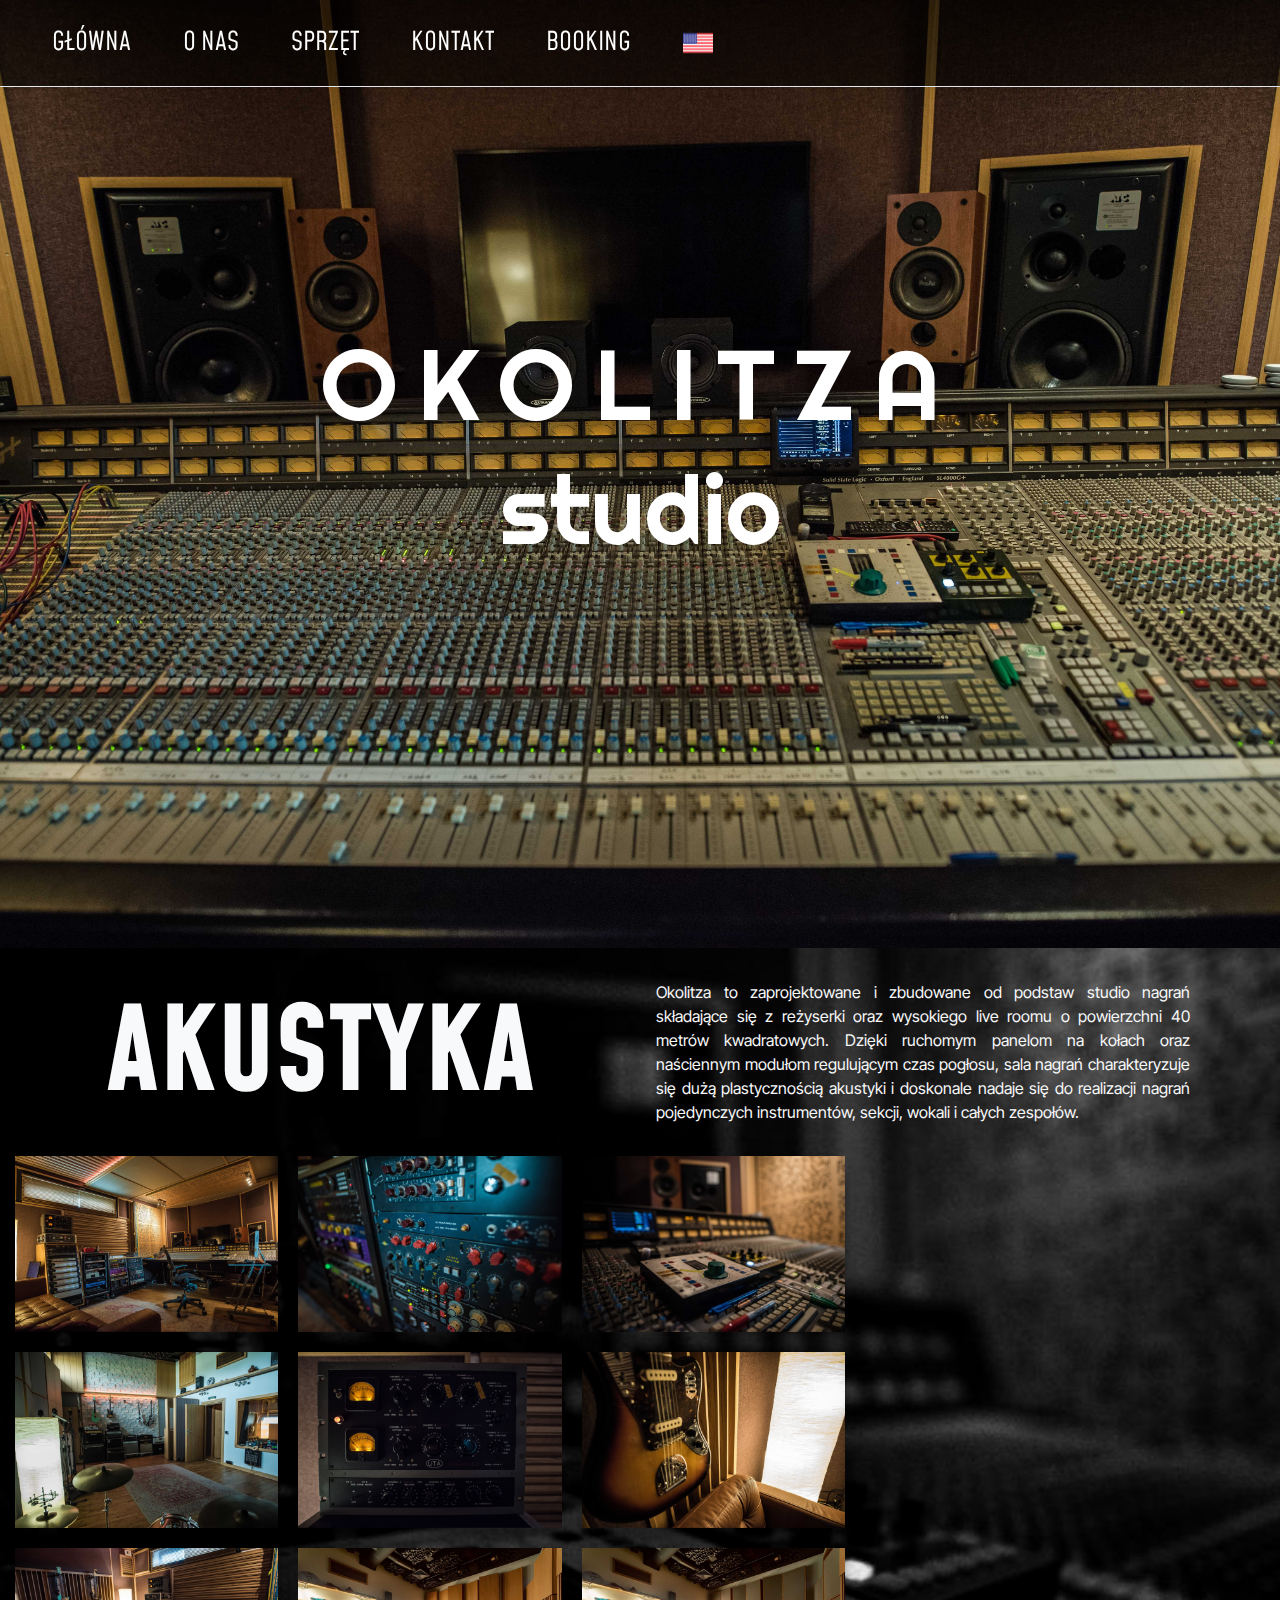
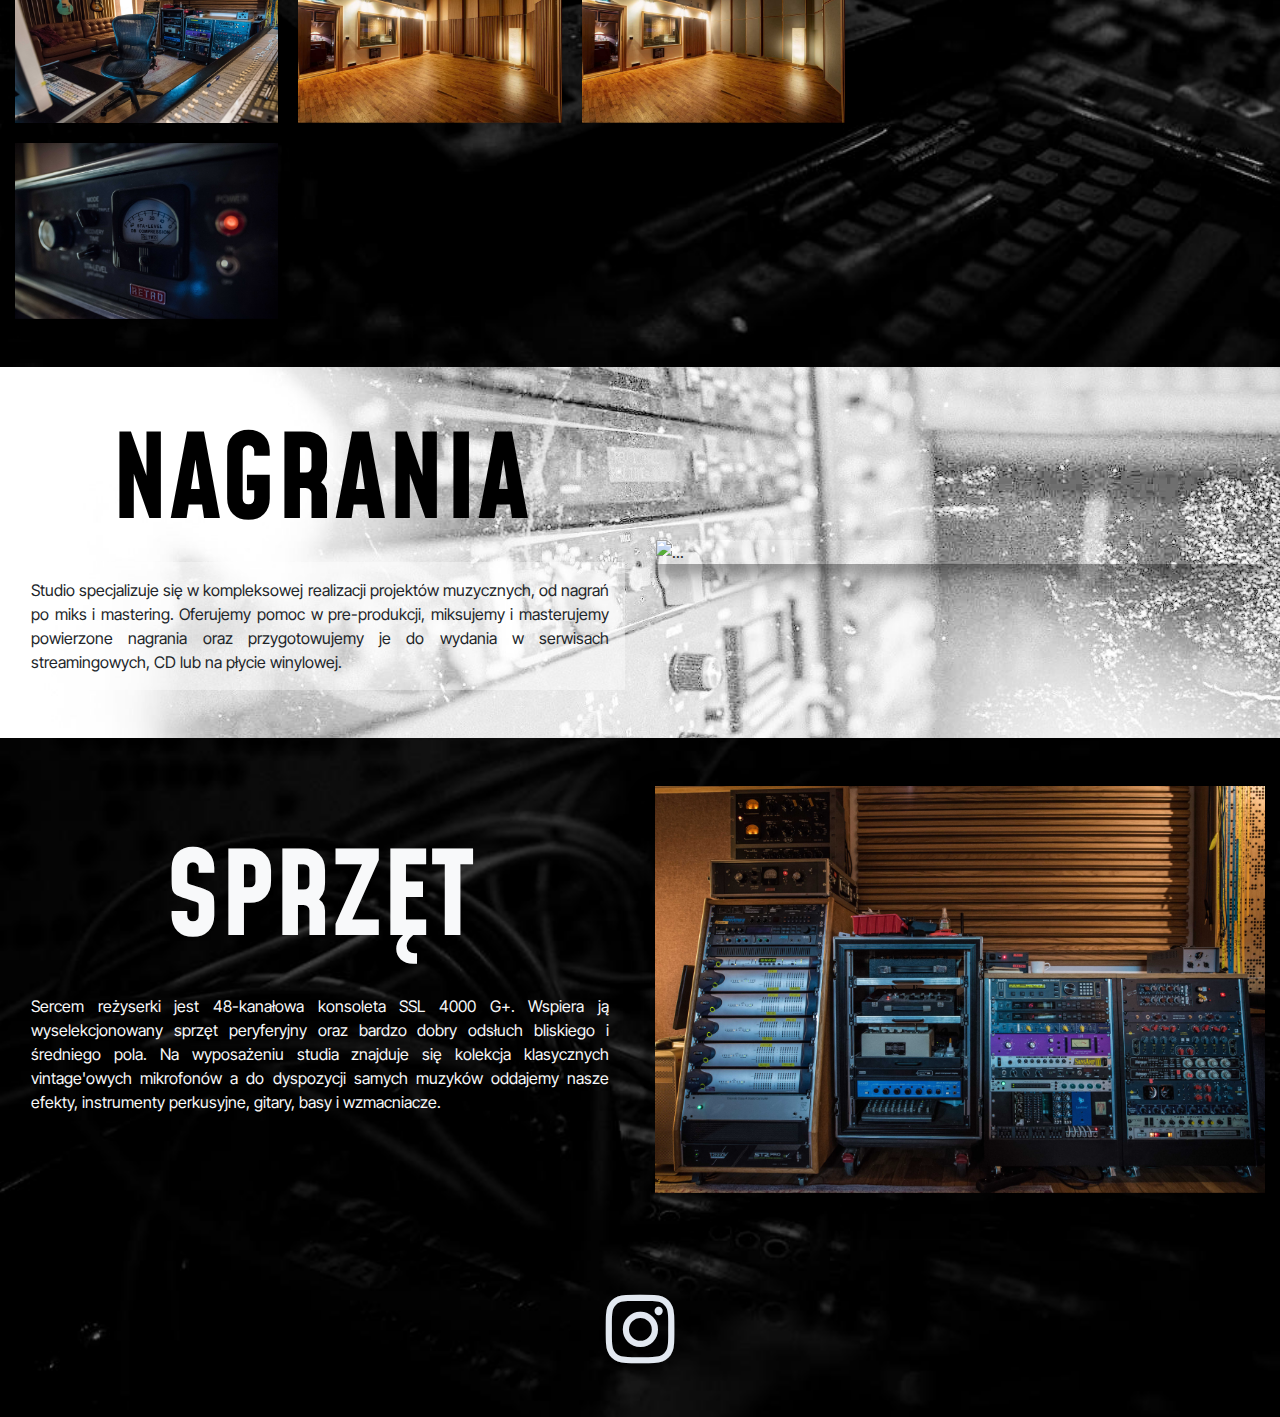
==== commit 732eaf2d: "eng" ====
--- a/index.html
+++ b/index.html
@@ -81,6 +81,9 @@
           </li>
           <li class="nav-item">
             <a href="/pages/booking.html" class="nav-link fw-bold fs-5">BOOKING</a>
+          </li>
+          <li class="nav-item us-link no-shadow">
+            <a href="/pages/indexENG.html" class="nav-link fw-bold fs-5"><img src="/photos/Compressed/US.png" alt="" style="width: 30px;"></a>
           </li>
         </ul>
         <div class="hamburger">
--- a/styles.css
+++ b/styles.css
@@ -6,9 +6,11 @@
   height: 100%;
   width: 100%;
 }
+
 .container-fluid {
   padding: 0 !important;
 }
+
 /* LANDING */
 .landing {
   background-image: url("./photos/Compressed/1 start.jpg");
@@ -17,12 +19,12 @@
   background-repeat: no-repeat;
   z-index: 0;
 }
+
 @media screen and (max-width: 768px) {
   .landing {
     background-image: url("./photos/Compressed/trzy.jpg");
   }
 }
-
 .title {
   display: flex;
   justify-content: center;
@@ -32,11 +34,12 @@
   color: #fff;
   font-family: "Righteous", cursive;
 }
+
 .title h1 {
   font-size: 200px;
-  box-shadow: rgba(50, 50, 93, 0.25) 0px 2px 5px -1px,
-    rgba(0, 0, 0, 0.3) 0px 1px 3px -1px;
-}
+  box-shadow: rgba(50, 50, 93, 0.25) 0px 2px 5px -1px, rgba(0, 0, 0, 0.3) 0px 1px 3px -1px;
+}
+
 @media screen and (max-width: 1280px) {
   .title h1 {
     font-size: 100px;
@@ -58,6 +61,7 @@
 .title h2 {
   text-align: center;
 }
+
 /* HEADER */
 .header {
   border-bottom: 1px solid #e2e8f0;
@@ -65,6 +69,7 @@
   width: 100%;
   z-index: 1000;
 }
+
 .navbar {
   display: flex;
   flex-direction: row;
@@ -74,9 +79,11 @@
   font-family: "Mohave", sans-serif;
   background-color: rgba(0, 0, 0, 0.5411764706);
 }
+
 .hamburger {
   display: none;
 }
+
 .bar {
   display: block;
   width: 30px;
@@ -86,6 +93,7 @@
   transition: all 0.3s ease-in-out;
   background-color: #ffffff;
 }
+
 .nav-menu {
   display: flex;
   justify-content: space-between;
@@ -93,20 +101,34 @@
   margin: 0;
   padding: 0;
 }
+
 .nav-item {
   margin-left: 20px;
   text-decoration: none;
   list-style: none;
 }
+
 .nav-link {
   font-size: 1.6rem;
   font-weight: 400;
   color: #ffffff;
   text-align: left;
 }
+
 .nav-link:hover {
   color: #ffa806;
 }
+
+.us-link {
+  display: flex;
+  justify-content: center;
+  align-items: center;
+}
+
+.no-shadow img {
+  box-shadow: none !important;
+}
+
 @media only screen and (max-width: 768px) {
   .nav-menu {
     position: fixed;
@@ -144,7 +166,6 @@
     transform: translateY(-8px) rotate(-45deg);
   }
 }
-
 /* back to top button */
 #myBtn {
   display: none;
@@ -174,10 +195,12 @@
   font-size: 18px;
   /* Increase font size */
 }
+
 #myBtn:hover {
   background-color: #555;
   /* Add a dark-grey background on hover */
 }
+
 @media only screen and (max-width: 768px) {
   .mobile h1 {
     font-size: 70px;
@@ -191,11 +214,19 @@
   }
 }
 .big-txt {
-  font-size: 10vw;
+  font-size: 9vw;
   font-family: "Mohave", sans-serif;
   font-weight: 900;
   text-align: center;
 }
+
+.big-txt-eng {
+  font-size: 8vw;
+  font-family: "Mohave", sans-serif;
+  font-weight: 900;
+  text-align: center;
+}
+
 .instagram {
   text-align: center;
 }
@@ -259,8 +290,7 @@
 }
 
 img {
-  box-shadow: rgba(0, 0, 0, 0.25) 0px 14px 28px,
-    rgba(0, 0, 0, 0.22) 0px 10px 10px;
+  box-shadow: rgba(0, 0, 0, 0.25) 0px 14px 28px, rgba(0, 0, 0, 0.22) 0px 10px 10px;
 }
 
 .onas-img {
@@ -268,6 +298,7 @@
   justify-items: center;
   align-items: center;
 }
+
 .onas-img img {
   width: 50%;
 }
@@ -302,6 +333,7 @@
 .gear {
   height: 100vh;
 }
+
 @media only screen and (max-width: 768px) {
   .gear {
     padding: 20px !important;
@@ -313,7 +345,6 @@
     font-size: 20px;
   }
 }
-
 .photos {
   display: grid;
   grid-template-columns: repeat(auto-fit, minmax(200px, 1fr));
@@ -341,4 +372,4 @@
 
 .btn-light {
   background-color: #ffffff !important;
-} 
+} /*# sourceMappingURL=styles.css.map */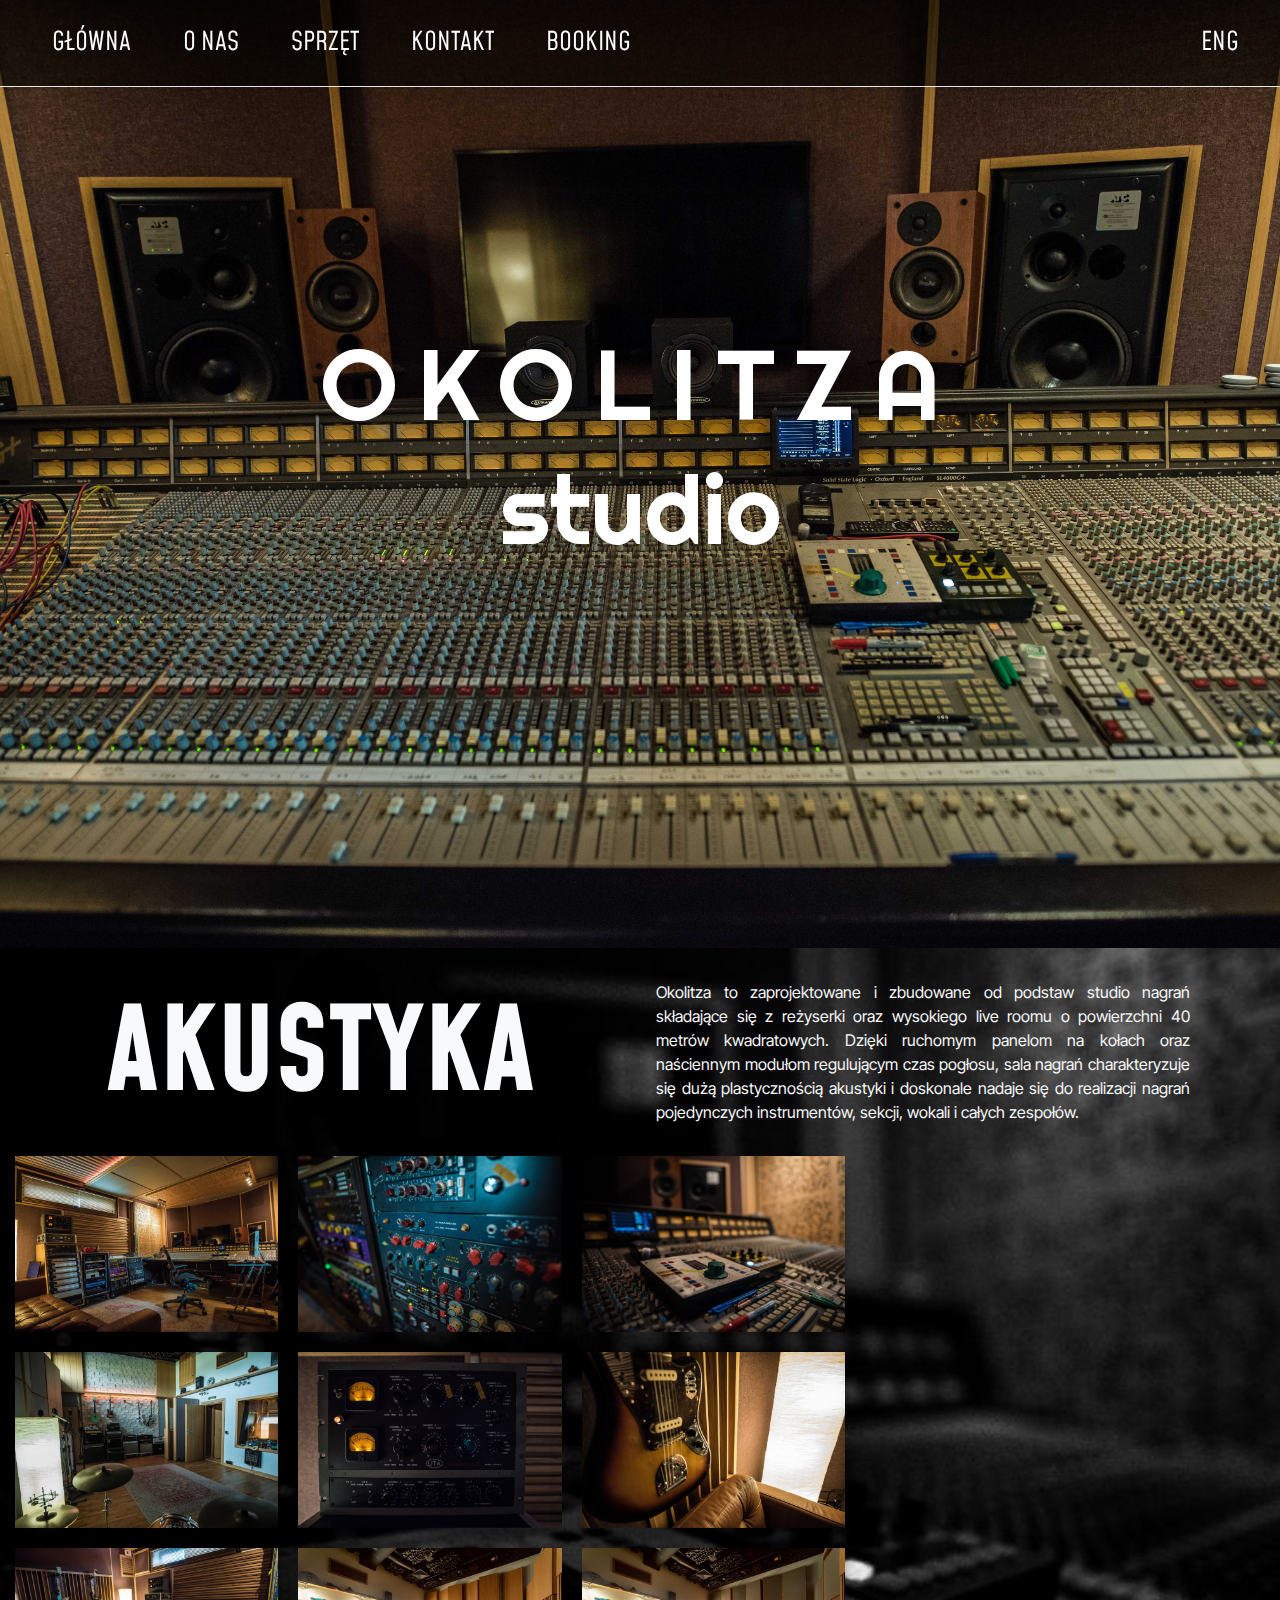
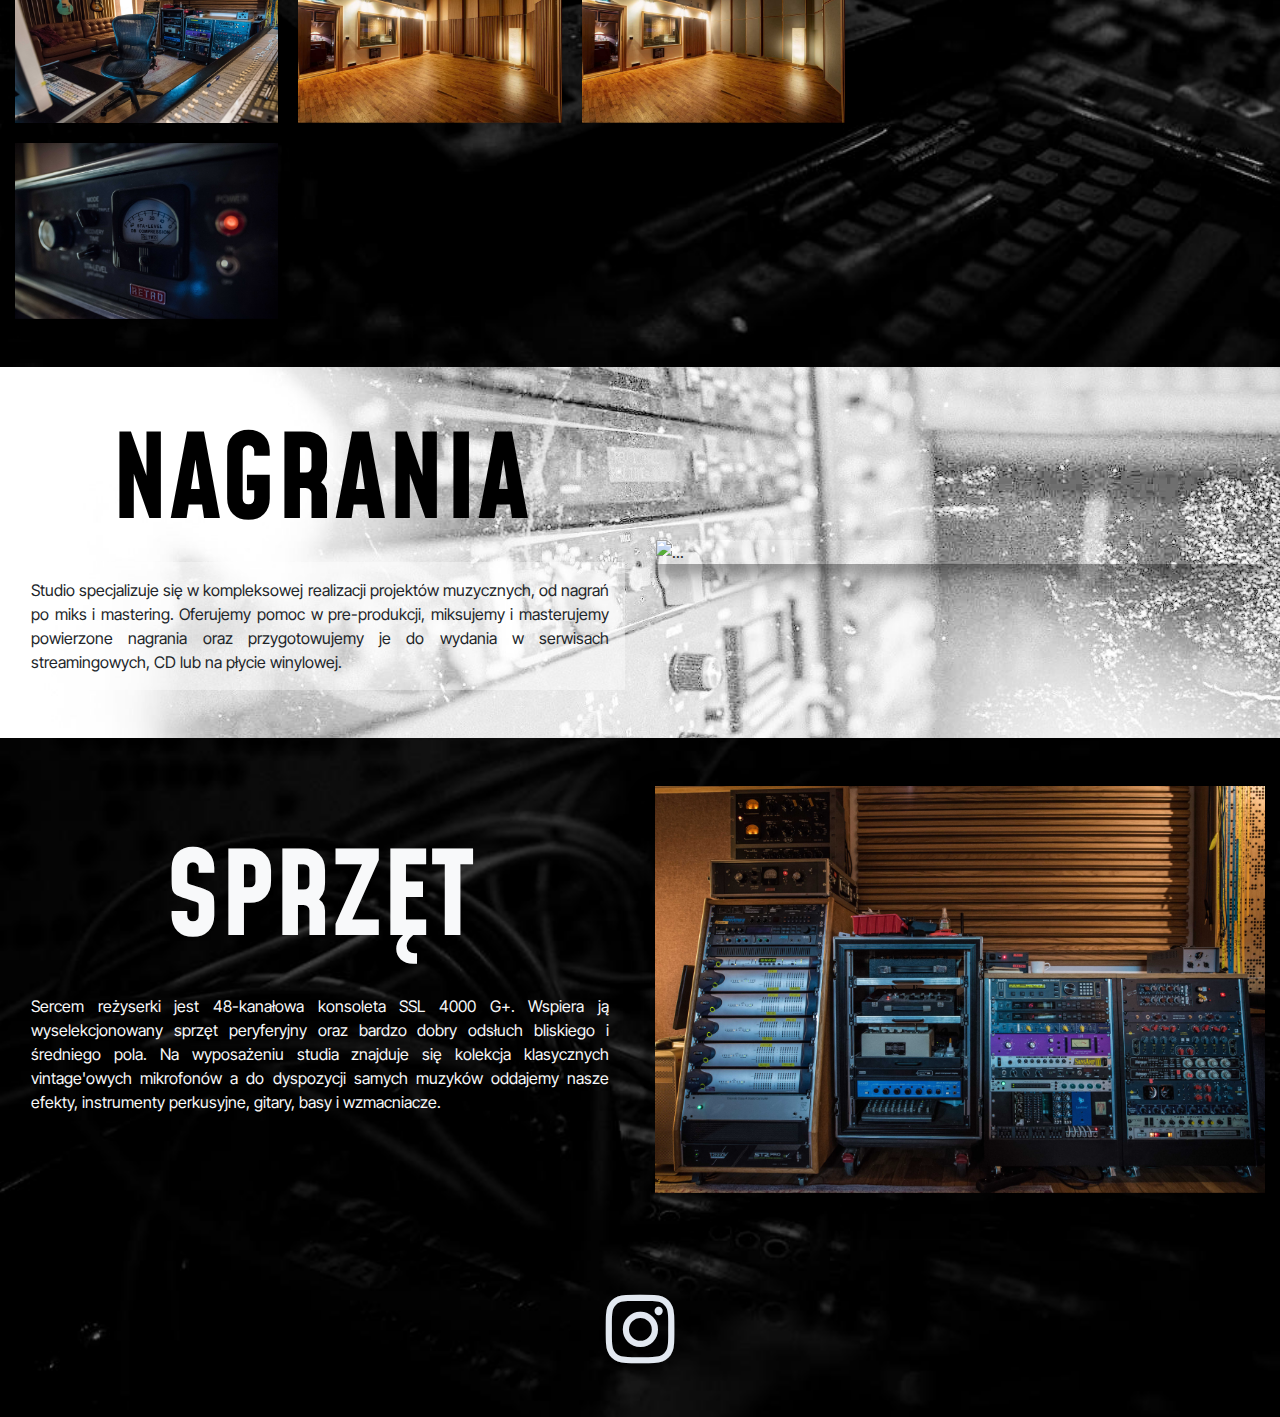
==== commit 9fe52cea: "aa" ====
--- a/index.html
+++ b/index.html
@@ -67,24 +67,28 @@
     <header class="header">
       <nav class="navbar">
         <ul class="nav-menu">
-          <li class="nav-item">
-            <a href="/pages/onas.html" class="nav-link fw-bold fs-5">GŁÓWNA</a>
-          </li>
-          <li class="nav-item">
-            <a href="/pages/onas.html" class="nav-link fw-bold fs-5">O NAS</a>
-          </li>
-          <li class="nav-item">
-            <a href="/pages/sprzet.html" class="nav-link fw-bold fs-5">SPRZĘT</a>
-          </li>
-          <li class="nav-item">
-            <a href="/pages/kontakt.html" class="nav-link fw-bold fs-5">KONTAKT</a>
-          </li>
-          <li class="nav-item">
-            <a href="/pages/booking.html" class="nav-link fw-bold fs-5">BOOKING</a>
-          </li>
-          <li class="nav-item us-link no-shadow">
-            <a href="/pages/indexENG.html" class="nav-link fw-bold fs-5"><img src="/photos/Compressed/US.png" alt="" style="width: 30px;"></a>
-          </li>
+          <div class="d-flex nav-mobile">
+            <li class="nav-item">
+              <a href="/pages/onas.html" class="nav-link fw-bold fs-5">GŁÓWNA</a>
+            </li>
+            <li class="nav-item">
+              <a href="/pages/onas.html" class="nav-link fw-bold fs-5">O NAS</a>
+            </li>
+            <li class="nav-item">
+              <a href="/pages/sprzet.html" class="nav-link fw-bold fs-5">SPRZĘT</a>
+            </li>
+            <li class="nav-item">
+              <a href="/pages/kontakt.html" class="nav-link fw-bold fs-5">KONTAKT</a>
+            </li>
+            <li class="nav-item">
+              <a href="/pages/booking.html" class="nav-link fw-bold fs-5">BOOKING</a>
+            </li>
+          </div>
+          <div class="">
+            <li class="nav-item us-link">
+              <a href="/pages/indexENG.html" class="nav-link fw-bold fs-5 nav-inside-item">ENG</a>
+            </li>
+          </div>
         </ul>
         <div class="hamburger">
           <span class="bar"></span>
--- a/styles.css
+++ b/styles.css
@@ -71,10 +71,6 @@
 }
 
 .navbar {
-  display: flex;
-  flex-direction: row;
-  justify-content: space-between;
-  align-items: center;
   padding: 1rem;
   font-family: "Mohave", sans-serif;
   background-color: rgba(0, 0, 0, 0.5411764706);
@@ -100,12 +96,38 @@
   align-items: center;
   margin: 0;
   padding: 0;
+  width: 100% !important;
+}
+
+@media screen and (max-width: 768px) {
+  .nav-mobile {
+    flex-direction: column;
+    justify-content: center;
+    align-items: center;
+  }
+}
+
+.nav-inside {
+  display: flex;
+  flex-direction: row;
+  justify-content: space-between;
+}
+
+@media screen and (min-width: 768px) {
+  .nav-inside-item {
+    padding-right: 25px !important;
+  }
 }
 
 .nav-item {
   margin-left: 20px;
   text-decoration: none;
   list-style: none;
+}
+@media screen and (max-width: 768px) {
+  .nav-item {
+    text-align: center;
+  }
 }
 
 .nav-link {
@@ -285,10 +307,6 @@
   z-index: 0;
 }
 
-.kontakt-bg {
-  background-color: rgba(0, 0, 0, 0.1843137255) !important;
-}
-
 img {
   box-shadow: rgba(0, 0, 0, 0.25) 0px 14px 28px, rgba(0, 0, 0, 0.22) 0px 10px 10px;
 }
